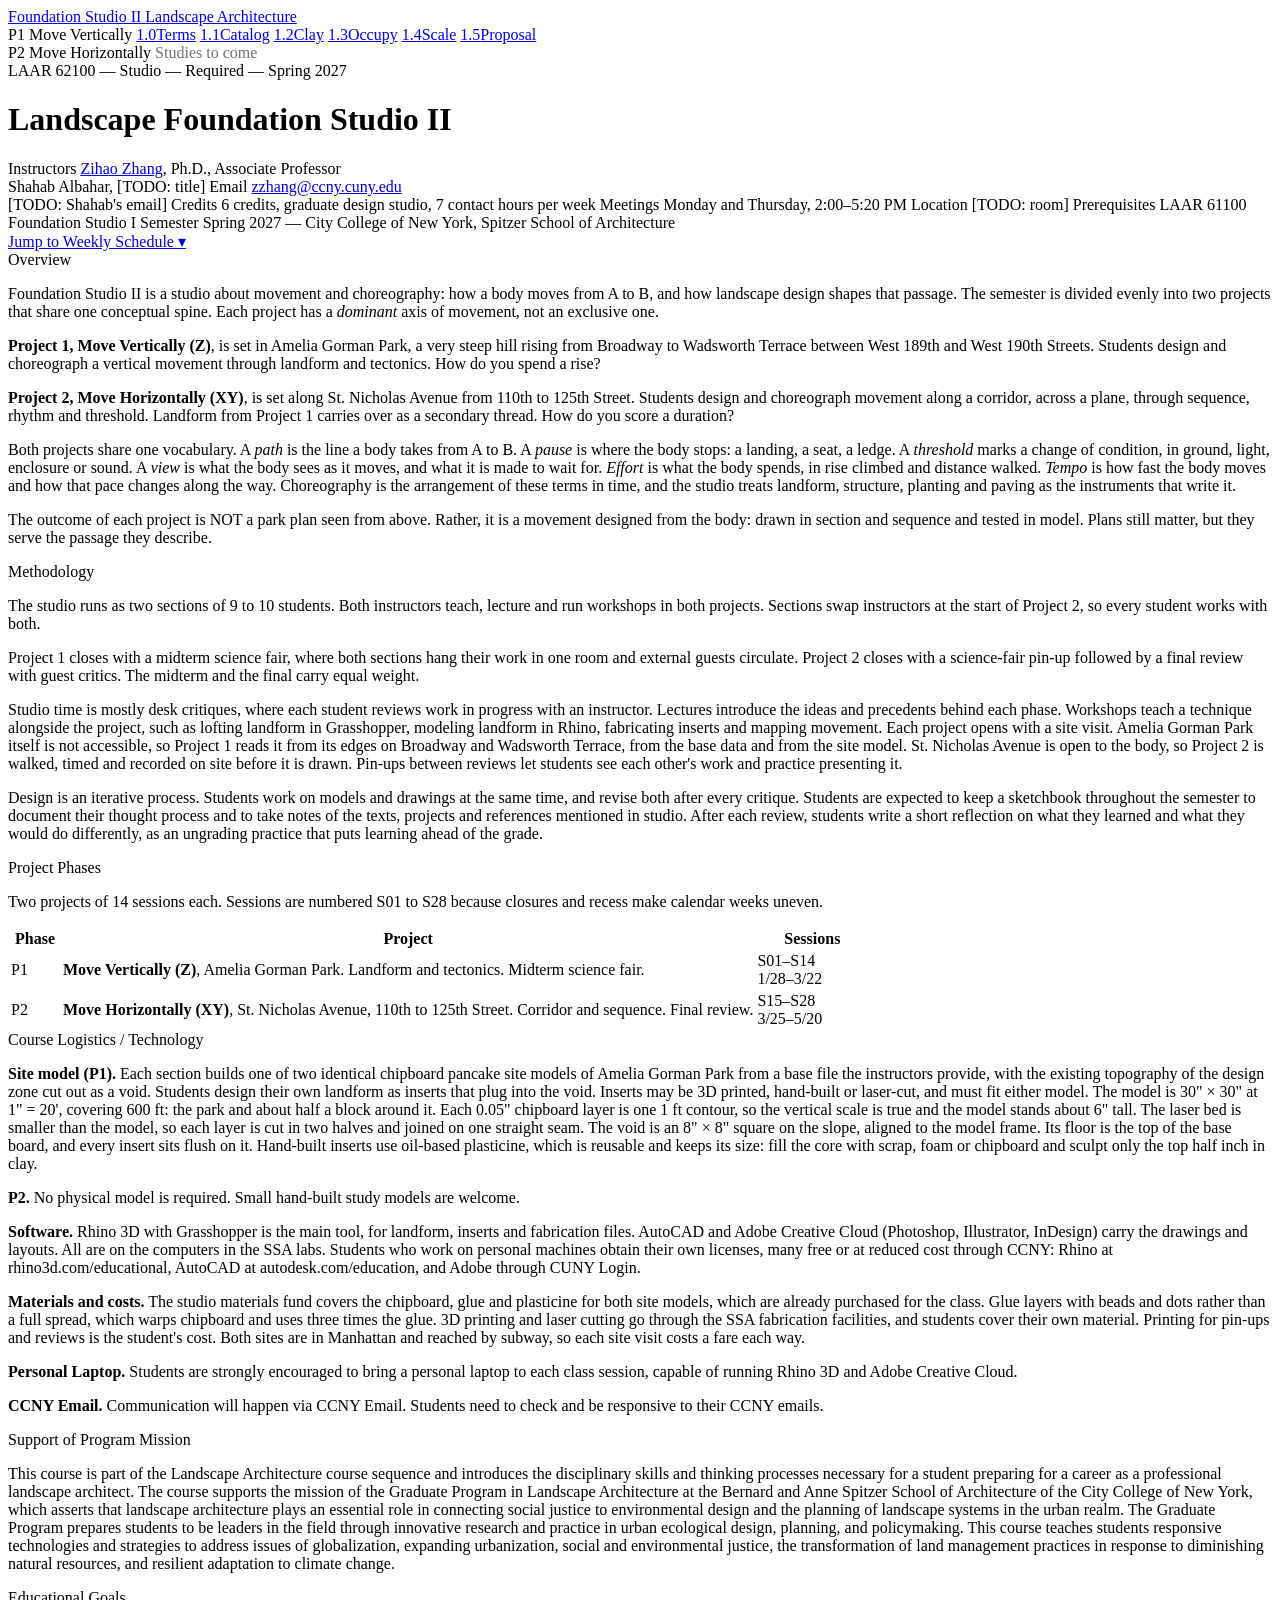
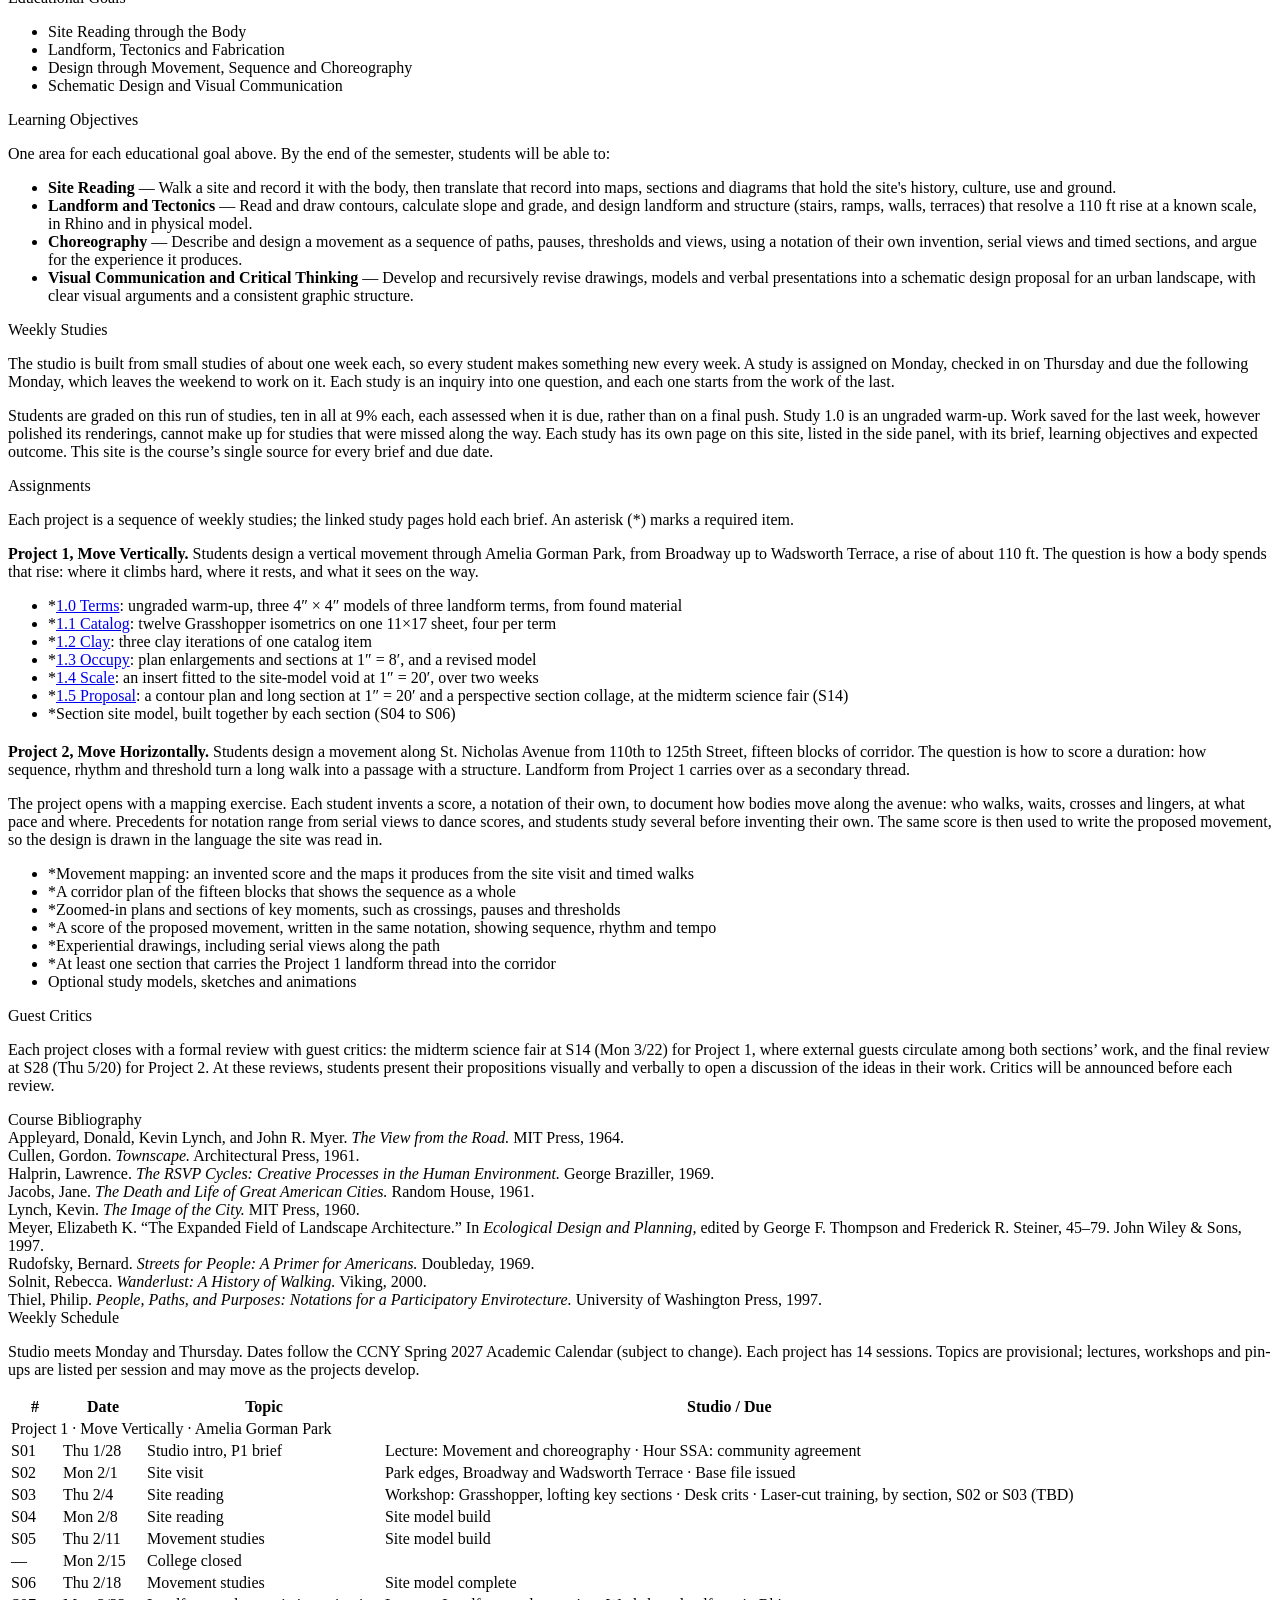
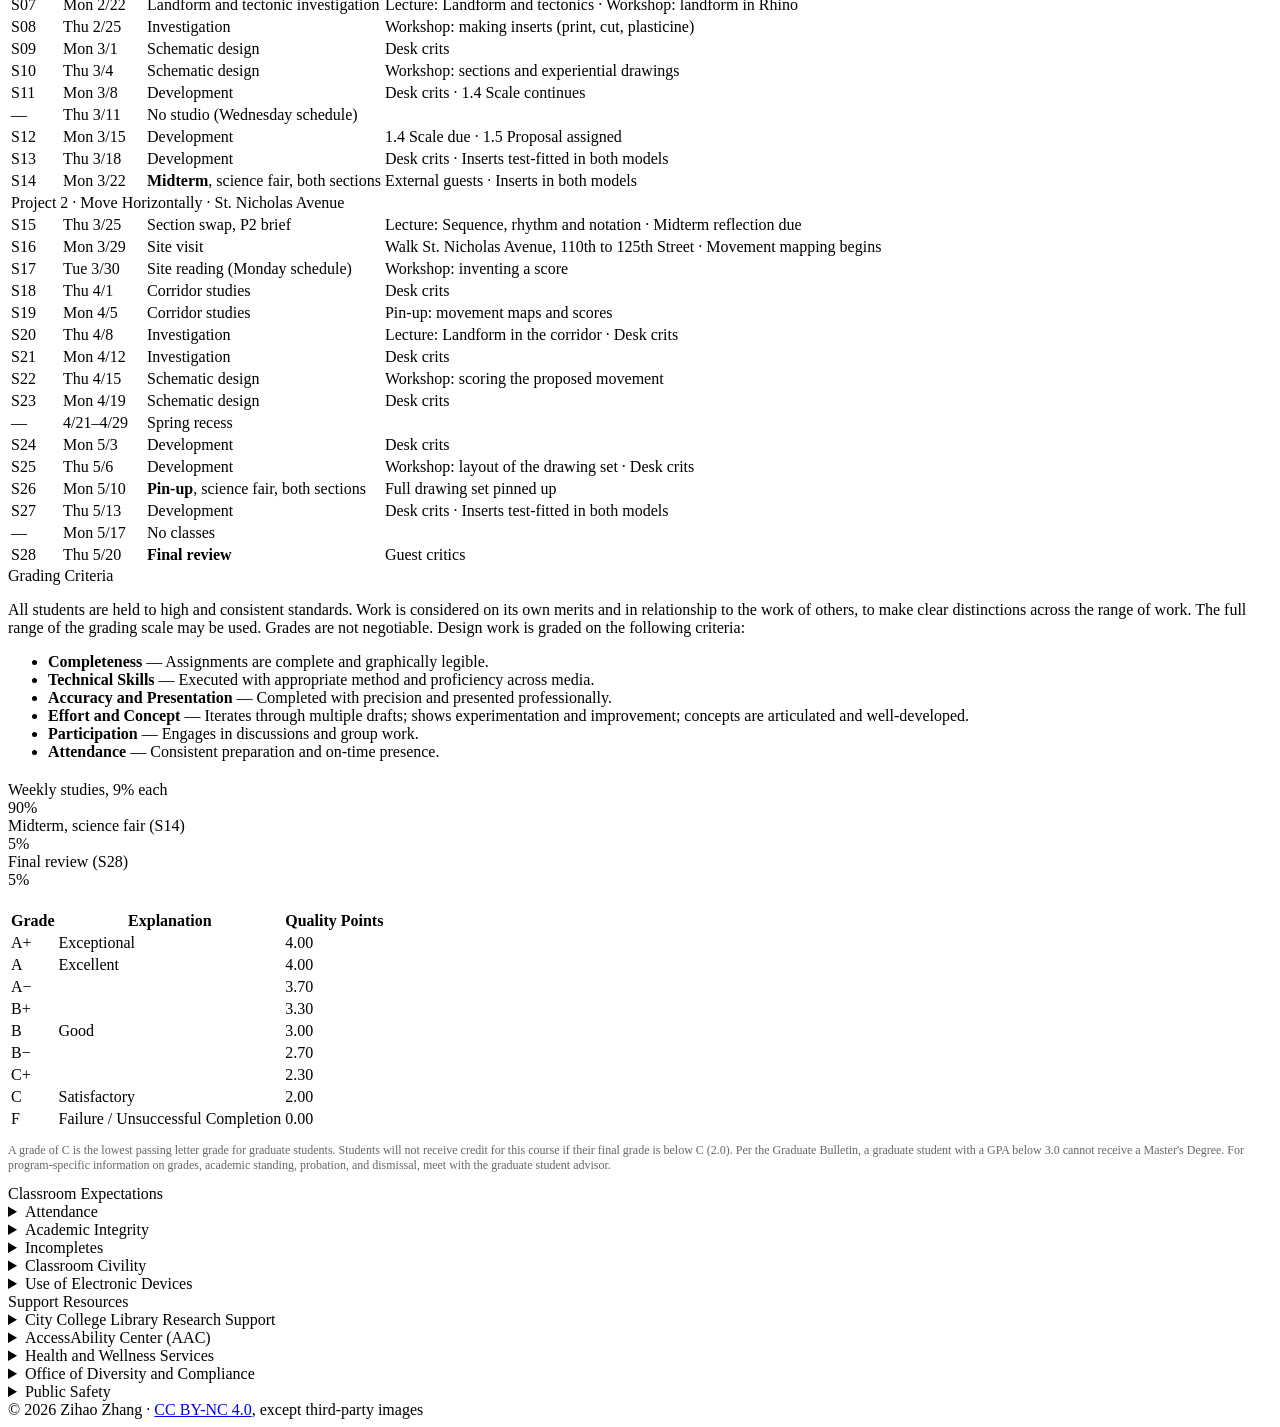
==== index.html @ 24c3c7fa "P1: 1.4 Scale builds the insert; 1.5 Proposal draws it Co-Authored-By: Claude Opus 5.5 <noreply@anth" ====
<!DOCTYPE html>
<html lang="en">
<head>
  <meta charset="UTF-8">
  <meta name="viewport" content="width=device-width, initial-scale=1.0">
  <title>Syllabus — Foundation Studio II</title>
  <link rel="stylesheet" href="/foundation-studio-2/assets/css/main.css">
  <link rel="stylesheet" href="/foundation-studio-2/assets/css/workflow-shared.css">
  <link rel="icon" href="/foundation-studio-2/favicon.ico" sizes="16x16 32x32 48x48">
  <link rel="apple-touch-icon" href="/foundation-studio-2/assets/icons/apple-touch-icon.png">
</head>
<body>

  <!-- Side panel -->
  <nav id="sidepanel">
    <a class="panel-brand" href="/foundation-studio-2/index.html">
      <span class="panel-brand-title">Foundation Studio II</span>
      <span class="panel-brand-sub">Landscape Architecture</span>
    </a>
    <div class="panel-section">
      <span class="panel-section-label">P1 Move Vertically</span>
      <a class="panel-link" href="/foundation-studio-2/studies/p1-terms.html"><span class="panel-link-num">1.0</span>Terms</a>
      <a class="panel-link" href="/foundation-studio-2/studies/p1-catalog.html"><span class="panel-link-num">1.1</span>Catalog</a>
      <a class="panel-link" href="/foundation-studio-2/studies/p1-clay.html"><span class="panel-link-num">1.2</span>Clay</a>
      <a class="panel-link" href="/foundation-studio-2/studies/p1-occupy.html"><span class="panel-link-num">1.3</span>Occupy</a>
      <a class="panel-link" href="/foundation-studio-2/studies/p1-scale.html"><span class="panel-link-num">1.4</span>Scale</a>
      <a class="panel-link" href="/foundation-studio-2/studies/p1-proposal.html"><span class="panel-link-num">1.5</span>Proposal</a>
    </div>
    <div class="panel-section">
      <span class="panel-section-label">P2 Move Horizontally</span>
      <span class="panel-link" style="opacity:.55">Studies to come</span>
    </div>
  </nav>

  <!-- Main content -->
  <main id="main-content">
    <div class="page-inner narrow">

      <!-- 1. Course header -->
      <div class="syllabus-header">
        <div class="syllabus-course-num">LAAR 62100 &mdash; Studio &mdash; Required &mdash; Spring 2027</div>
        <h1 class="syllabus-title">Landscape Foundation Studio II</h1>
        <div class="syllabus-meta-grid">
          <span class="syllabus-meta-label">Instructors</span>
          <span class="syllabus-meta-value"><a href="https://zihaozhang.cc/" target="_blank" rel="noopener">Zihao Zhang</a>, Ph.D., Associate Professor<br>Shahab Albahar, [TODO: title]</span>
          <span class="syllabus-meta-label">Email</span>
          <span class="syllabus-meta-value"><a href="mailto:zzhang@ccny.cuny.edu">zzhang@ccny.cuny.edu</a><br>[TODO: Shahab's email]</span>
          <span class="syllabus-meta-label">Credits</span>
          <span class="syllabus-meta-value">6 credits, graduate design studio, 7 contact hours per week</span>
          <span class="syllabus-meta-label">Meetings</span>
          <span class="syllabus-meta-value">Monday and Thursday, 2:00&ndash;5:20 PM</span>
          <span class="syllabus-meta-label">Location</span>
          <span class="syllabus-meta-value">[TODO: room]</span>
          <span class="syllabus-meta-label">Prerequisites</span>
          <span class="syllabus-meta-value">LAAR 61100 Foundation Studio I</span>
          <span class="syllabus-meta-label">Semester</span>
          <span class="syllabus-meta-value">Spring 2027 &mdash; City College of New York, Spitzer School of Architecture</span>
        </div>
        <a class="schedule-jump" href="#weekly-schedule">Jump to Weekly Schedule &#9662;</a>
      </div>

      <!-- 2. Overview -->
      <div class="syllabus-section">
        <span class="syllabus-section-label">Overview</span>
        <div class="syllabus-body">
          <p>Foundation Studio II is a studio about movement and choreography: how a body moves from A to B, and how landscape design shapes that passage. The semester is divided evenly into two projects that share one conceptual spine. Each project has a <em>dominant</em> axis of movement, not an exclusive one.</p>
          <p><strong>Project 1, Move Vertically (Z)</strong>, is set in Amelia Gorman Park, a very steep hill rising from Broadway to Wadsworth Terrace between West 189th and West 190th Streets. Students design and choreograph a vertical movement through landform and tectonics. How do you spend a rise?</p>
          <p><strong>Project 2, Move Horizontally (XY)</strong>, is set along St. Nicholas Avenue from 110th to 125th Street. Students design and choreograph movement along a corridor, across a plane, through sequence, rhythm and threshold. Landform from Project 1 carries over as a secondary thread. How do you score a duration?</p>
          <p>Both projects share one vocabulary. A <em>path</em> is the line a body takes from A to B. A <em>pause</em> is where the body stops: a landing, a seat, a ledge. A <em>threshold</em> marks a change of condition, in ground, light, enclosure or sound. A <em>view</em> is what the body sees as it moves, and what it is made to wait for. <em>Effort</em> is what the body spends, in rise climbed and distance walked. <em>Tempo</em> is how fast the body moves and how that pace changes along the way. Choreography is the arrangement of these terms in time, and the studio treats landform, structure, planting and paving as the instruments that write it.</p>
          <p>The outcome of each project is NOT a park plan seen from above. Rather, it is a movement designed from the body: drawn in section and sequence and tested in model. Plans still matter, but they serve the passage they describe.</p>
        </div>
      </div>

      <!-- 3. Methodology -->
      <div class="syllabus-section">
        <span class="syllabus-section-label">Methodology</span>
        <div class="syllabus-body">
          <p>The studio runs as two sections of 9 to 10 students. Both instructors teach, lecture and run workshops in both projects. Sections swap instructors at the start of Project 2, so every student works with both.</p>
          <p>Project 1 closes with a midterm science fair, where both sections hang their work in one room and external guests circulate. Project 2 closes with a science-fair pin-up followed by a final review with guest critics. The midterm and the final carry equal weight.</p>
          <p>Studio time is mostly desk critiques, where each student reviews work in progress with an instructor. Lectures introduce the ideas and precedents behind each phase. Workshops teach a technique alongside the project, such as lofting landform in Grasshopper, modeling landform in Rhino, fabricating inserts and mapping movement. Each project opens with a site visit. Amelia Gorman Park itself is not accessible, so Project 1 reads it from its edges on Broadway and Wadsworth Terrace, from the base data and from the site model. St. Nicholas Avenue is open to the body, so Project 2 is walked, timed and recorded on site before it is drawn. Pin-ups between reviews let students see each other's work and practice presenting it.</p>
          <p>Design is an iterative process. Students work on models and drawings at the same time, and revise both after every critique. Students are expected to keep a sketchbook throughout the semester to document their thought process and to take notes of the texts, projects and references mentioned in studio. After each review, students write a short reflection on what they learned and what they would do differently, as an ungrading practice that puts learning ahead of the grade.</p>
        </div>
      </div>

      <!-- 4. Project Phases -->
      <div class="syllabus-section">
        <span class="syllabus-section-label">Project Phases</span>
        <div class="syllabus-body">
          <p>Two projects of 14 sessions each. Sessions are numbered S01 to S28 because closures and recess make calendar weeks uneven.</p>
        </div>
        <table class="schedule-table" style="margin-top: 16px;">
          <thead><tr><th style="width: 48px;">Phase</th><th>Project</th><th style="width: 110px;">Sessions</th></tr></thead>
          <tbody>
            <tr><td class="week-num">P1</td><td><strong>Move Vertically (Z)</strong>, Amelia Gorman Park. Landform and tectonics. Midterm science fair.</td><td class="week-num">S01&ndash;S14<br>1/28&ndash;3/22</td></tr>
            <tr><td class="week-num">P2</td><td><strong>Move Horizontally (XY)</strong>, St. Nicholas Avenue, 110th to 125th Street. Corridor and sequence. Final review.</td><td class="week-num">S15&ndash;S28<br>3/25&ndash;5/20</td></tr>
          </tbody>
        </table>
        <div>
        </div>
      </div>

      <!-- 5. Course Logistics / Technology -->
      <div class="syllabus-section">
        <span class="syllabus-section-label">Course Logistics / Technology</span>
        <div class="syllabus-body">
          <p><strong>Site model (P1).</strong> Each section builds one of two identical chipboard pancake site models of Amelia Gorman Park from a base file the instructors provide, with the existing topography of the design zone cut out as a void. Students design their own landform as inserts that plug into the void. Inserts may be 3D printed, hand-built or laser-cut, and must fit either model. The model is 30" &times; 30" at 1" = 20', covering 600 ft: the park and about half a block around it. Each 0.05" chipboard layer is one 1 ft contour, so the vertical scale is true and the model stands about 6" tall. The laser bed is smaller than the model, so each layer is cut in two halves and joined on one straight seam. The void is an 8" &times; 8" square on the slope, aligned to the model frame. Its floor is the top of the base board, and every insert sits flush on it. Hand-built inserts use oil-based plasticine, which is reusable and keeps its size: fill the core with scrap, foam or chipboard and sculpt only the top half inch in clay.</p>
          <p><strong>P2.</strong> No physical model is required. Small hand-built study models are welcome.</p>
          <p><strong>Software.</strong> Rhino 3D with Grasshopper is the main tool, for landform, inserts and fabrication files. AutoCAD and Adobe Creative Cloud (Photoshop, Illustrator, InDesign) carry the drawings and layouts. All are on the computers in the SSA labs. Students who work on personal machines obtain their own licenses, many free or at reduced cost through CCNY: Rhino at rhino3d.com/educational, AutoCAD at autodesk.com/education, and Adobe through CUNY Login.</p>
          <p><strong>Materials and costs.</strong> The studio materials fund covers the chipboard, glue and plasticine for both site models, which are already purchased for the class. Glue layers with beads and dots rather than a full spread, which warps chipboard and uses three times the glue. 3D printing and laser cutting go through the SSA fabrication facilities, and students cover their own material. Printing for pin-ups and reviews is the student's cost. Both sites are in Manhattan and reached by subway, so each site visit costs a fare each way.</p>
          <p><strong>Personal Laptop.</strong> Students are strongly encouraged to bring a personal laptop to each class session, capable of running Rhino 3D and Adobe Creative Cloud.</p>
          <p><strong>CCNY Email.</strong> Communication will happen via CCNY Email. Students need to check and be responsive to their CCNY emails.</p>
        </div>
      </div>

      <!-- 6. Support of Program Mission -->
      <div class="syllabus-section">
        <span class="syllabus-section-label">Support of Program Mission</span>
        <div class="syllabus-body">
          <p>This course is part of the Landscape Architecture course sequence and introduces the disciplinary skills and thinking processes necessary for a student preparing for a career as a professional landscape architect. The course supports the mission of the Graduate Program in Landscape Architecture at the Bernard and Anne Spitzer School of Architecture of the City College of New York, which asserts that landscape architecture plays an essential role in connecting social justice to environmental design and the planning of landscape systems in the urban realm. The Graduate Program prepares students to be leaders in the field through innovative research and practice in urban ecological design, planning, and policymaking. This course teaches students responsive technologies and strategies to address issues of globalization, expanding urbanization, social and environmental justice, the transformation of land management practices in response to diminishing natural resources, and resilient adaptation to climate change.</p>
        </div>
      </div>

      <!-- 7. Educational Goals -->
      <div class="syllabus-section">
        <span class="syllabus-section-label">Educational Goals</span>
        <ul class="goals-list">
          <li>Site Reading through the Body</li>
          <li>Landform, Tectonics and Fabrication</li>
          <li>Design through Movement, Sequence and Choreography</li>
          <li>Schematic Design and Visual Communication</li>
        </ul>
      </div>

      <!-- 8. Learning Objectives -->
      <div class="syllabus-section">
        <span class="syllabus-section-label">Learning Objectives</span>
        <div class="syllabus-body">
          <p>One area for each educational goal above. By the end of the semester, students will be able to:</p>
        </div>
        <ul class="goals-list" style="margin-top: 12px;">
          <li><strong>Site Reading</strong> — Walk a site and record it with the body, then translate that record into maps, sections and diagrams that hold the site's history, culture, use and ground.</li>
          <li><strong>Landform and Tectonics</strong> — Read and draw contours, calculate slope and grade, and design landform and structure (stairs, ramps, walls, terraces) that resolve a 110 ft rise at a known scale, in Rhino and in physical model.</li>
          <li><strong>Choreography</strong> — Describe and design a movement as a sequence of paths, pauses, thresholds and views, using a notation of their own invention, serial views and timed sections, and argue for the experience it produces.</li>
          <li><strong>Visual Communication and Critical Thinking</strong> — Develop and recursively revise drawings, models and verbal presentations into a schematic design proposal for an urban landscape, with clear visual arguments and a consistent graphic structure.</li>
        </ul>
      </div>

      <!-- 8b. Weekly Studies -->
      <div class="syllabus-section">
        <span class="syllabus-section-label">Weekly Studies</span>
        <div class="syllabus-body">
          <p>The studio is built from small studies of about one week each, so every student makes something new every week. A study is assigned on Monday, checked in on Thursday and due the following Monday, which leaves the weekend to work on it. Each study is an inquiry into one question, and each one starts from the work of the last.</p>
          <p>Students are graded on this run of studies, ten in all at 9% each, each assessed when it is due, rather than on a final push. Study 1.0 is an ungraded warm-up. Work saved for the last week, however polished its renderings, cannot make up for studies that were missed along the way. Each study has its own page on this site, listed in the side panel, with its brief, learning objectives and expected outcome. This site is the course&rsquo;s single source for every brief and due date.</p>
        </div>
      </div>

      <!-- 9. Assignments -->
      <div class="syllabus-section">
        <span class="syllabus-section-label">Assignments</span>
        <div class="syllabus-body">
          <p>Each project is a sequence of weekly studies; the linked study pages hold each brief. An asterisk (*) marks a required item.</p>
          <p><strong>Project 1, Move Vertically.</strong> Students design a vertical movement through Amelia Gorman Park, from Broadway up to Wadsworth Terrace, a rise of about 110 ft. The question is how a body spends that rise: where it climbs hard, where it rests, and what it sees on the way.</p>
        </div>
        <ul class="goals-list" style="margin-top: 12px; margin-bottom: 20px;">
          <li>*<a href="/foundation-studio-2/studies/p1-terms.html">1.0 Terms</a>: ungraded warm-up, three 4&Prime; &times; 4&Prime; models of three landform terms, from found material</li>
          <li>*<a href="/foundation-studio-2/studies/p1-catalog.html">1.1 Catalog</a>: twelve Grasshopper isometrics on one 11&times;17 sheet, four per term</li>
          <li>*<a href="/foundation-studio-2/studies/p1-clay.html">1.2 Clay</a>: three clay iterations of one catalog item</li>
          <li>*<a href="/foundation-studio-2/studies/p1-occupy.html">1.3 Occupy</a>: plan enlargements and sections at 1&Prime; = 8&prime;, and a revised model</li>
          <li>*<a href="/foundation-studio-2/studies/p1-scale.html">1.4 Scale</a>: an insert fitted to the site-model void at 1&Prime; = 20&prime;, over two weeks</li>
          <li>*<a href="/foundation-studio-2/studies/p1-proposal.html">1.5 Proposal</a>: a contour plan and long section at 1&Prime; = 20&prime; and a perspective section collage, at the midterm science fair (S14)</li>
          <li>*Section site model, built together by each section (S04 to S06)</li>
        </ul>
        <div class="syllabus-body">
          <p><strong>Project 2, Move Horizontally.</strong> Students design a movement along St. Nicholas Avenue from 110th to 125th Street, fifteen blocks of corridor. The question is how to score a duration: how sequence, rhythm and threshold turn a long walk into a passage with a structure. Landform from Project 1 carries over as a secondary thread.</p>
          <p>The project opens with a mapping exercise. Each student invents a score, a notation of their own, to document how bodies move along the avenue: who walks, waits, crosses and lingers, at what pace and where. Precedents for notation range from serial views to dance scores, and students study several before inventing their own. The same score is then used to write the proposed movement, so the design is drawn in the language the site was read in.</p>
        </div>
        <ul class="goals-list" style="margin-top: 12px;">
          <li>*Movement mapping: an invented score and the maps it produces from the site visit and timed walks</li>
          <li>*A corridor plan of the fifteen blocks that shows the sequence as a whole</li>
          <li>*Zoomed-in plans and sections of key moments, such as crossings, pauses and thresholds</li>
          <li>*A score of the proposed movement, written in the same notation, showing sequence, rhythm and tempo</li>
          <li>*Experiential drawings, including serial views along the path</li>
          <li>*At least one section that carries the Project 1 landform thread into the corridor</li>
          <li>Optional study models, sketches and animations</li>
        </ul>
      </div>

      <!-- 10. Guest Critics -->
      <div class="syllabus-section">
        <span class="syllabus-section-label">Guest Critics</span>
        <div class="syllabus-body">
          <p>Each project closes with a formal review with guest critics: the midterm science fair at S14 (Mon 3/22) for Project 1, where external guests circulate among both sections&rsquo; work, and the final review at S28 (Thu 5/20) for Project 2. At these reviews, students present their propositions visually and verbally to open a discussion of the ideas in their work. Critics will be announced before each review.</p>
        </div>
      </div>

      <!-- 11. Course Bibliography -->
      <div class="syllabus-section">
        <span class="syllabus-section-label">Course Bibliography</span>
        <div class="bib-list">
          <div class="bib-item">Appleyard, Donald, Kevin Lynch, and John R. Myer. <em>The View from the Road.</em> MIT Press, 1964.</div>
          <div class="bib-item">Cullen, Gordon. <em>Townscape.</em> Architectural Press, 1961.</div>
          <div class="bib-item">Halprin, Lawrence. <em>The RSVP Cycles: Creative Processes in the Human Environment.</em> George Braziller, 1969.</div>
          <div class="bib-item">Jacobs, Jane. <em>The Death and Life of Great American Cities.</em> Random House, 1961.</div>
          <div class="bib-item">Lynch, Kevin. <em>The Image of the City.</em> MIT Press, 1960.</div>
          <div class="bib-item">Meyer, Elizabeth K. &ldquo;The Expanded Field of Landscape Architecture.&rdquo; In <em>Ecological Design and Planning,</em> edited by George F. Thompson and Frederick R. Steiner, 45&ndash;79. John Wiley &amp; Sons, 1997.</div>
          <div class="bib-item">Rudofsky, Bernard. <em>Streets for People: A Primer for Americans.</em> Doubleday, 1969.</div>
          <div class="bib-item">Solnit, Rebecca. <em>Wanderlust: A History of Walking.</em> Viking, 2000.</div>
          <div class="bib-item">Thiel, Philip. <em>People, Paths, and Purposes: Notations for a Participatory Envirotecture.</em> University of Washington Press, 1997.</div>
        </div>
      </div>

      <!-- 12. Weekly Schedule -->
      <div class="syllabus-section" id="weekly-schedule">
        <span class="syllabus-section-label">Weekly Schedule</span>
        <div class="syllabus-body">
          <p>Studio meets Monday and Thursday. Dates follow the CCNY Spring 2027 Academic Calendar (subject to change). Each project has 14 sessions. Topics are provisional; lectures, workshops and pin-ups are listed per session and may move as the projects develop.</p>
        </div>
        <table class="schedule-table">
          <thead>
            <tr><th style="width: 48px;">#</th><th style="width: 80px;">Date</th><th>Topic</th><th>Studio / Due</th></tr>
          </thead>
          <tbody>
            <tr class="part-header"><td colspan="4">Project 1 &middot; Move Vertically &middot; Amelia Gorman Park</td></tr>
            <tr><td class="week-num">S01</td><td class="week-date">Thu 1/28</td><td class="week-topic">Studio intro, P1 brief</td><td>Lecture: Movement and choreography &middot; Hour SSA: community agreement</td></tr>
            <tr><td class="week-num">S02</td><td class="week-date">Mon 2/1</td><td class="week-topic">Site visit</td><td>Park edges, Broadway and Wadsworth Terrace &middot; Base file issued</td></tr>
            <tr><td class="week-num">S03</td><td class="week-date">Thu 2/4</td><td class="week-topic">Site reading</td><td>Workshop: Grasshopper, lofting key sections &middot; Desk crits &middot; Laser-cut training, by section, S02 or S03 (TBD)</td></tr>
            <tr><td class="week-num">S04</td><td class="week-date">Mon 2/8</td><td class="week-topic">Site reading</td><td>Site model build</td></tr>
            <tr><td class="week-num">S05</td><td class="week-date">Thu 2/11</td><td class="week-topic">Movement studies</td><td>Site model build</td></tr>
            <tr class="no-class-row"><td class="week-num">&mdash;</td><td class="week-date">Mon 2/15</td><td colspan="2">College closed</td></tr>
            <tr><td class="week-num">S06</td><td class="week-date">Thu 2/18</td><td class="week-topic">Movement studies</td><td>Site model complete</td></tr>
            <tr><td class="week-num">S07</td><td class="week-date">Mon 2/22</td><td class="week-topic">Landform and tectonic investigation</td><td>Lecture: Landform and tectonics &middot; Workshop: landform in Rhino</td></tr>
            <tr><td class="week-num">S08</td><td class="week-date">Thu 2/25</td><td class="week-topic">Investigation</td><td>Workshop: making inserts (print, cut, plasticine)</td></tr>
            <tr><td class="week-num">S09</td><td class="week-date">Mon 3/1</td><td class="week-topic">Schematic design</td><td>Desk crits</td></tr>
            <tr><td class="week-num">S10</td><td class="week-date">Thu 3/4</td><td class="week-topic">Schematic design</td><td>Workshop: sections and experiential drawings</td></tr>
            <tr><td class="week-num">S11</td><td class="week-date">Mon 3/8</td><td class="week-topic">Development</td><td>Desk crits &middot; 1.4 Scale continues</td></tr>
            <tr class="no-class-row"><td class="week-num">&mdash;</td><td class="week-date">Thu 3/11</td><td colspan="2">No studio (Wednesday schedule)</td></tr>
            <tr><td class="week-num">S12</td><td class="week-date">Mon 3/15</td><td class="week-topic">Development</td><td>1.4 Scale due &middot; 1.5 Proposal assigned</td></tr>
            <tr><td class="week-num">S13</td><td class="week-date">Thu 3/18</td><td class="week-topic">Development</td><td>Desk crits &middot; Inserts test-fitted in both models</td></tr>
            <tr><td class="week-num">S14</td><td class="week-date">Mon 3/22</td><td class="week-topic"><strong>Midterm</strong>, science fair, both sections</td><td>External guests &middot; Inserts in both models</td></tr>
            <tr class="part-header"><td colspan="4">Project 2 &middot; Move Horizontally &middot; St. Nicholas Avenue</td></tr>
            <tr><td class="week-num">S15</td><td class="week-date">Thu 3/25</td><td class="week-topic">Section swap, P2 brief</td><td>Lecture: Sequence, rhythm and notation &middot; Midterm reflection due</td></tr>
            <tr><td class="week-num">S16</td><td class="week-date">Mon 3/29</td><td class="week-topic">Site visit</td><td>Walk St. Nicholas Avenue, 110th to 125th Street &middot; Movement mapping begins</td></tr>
            <tr><td class="week-num">S17</td><td class="week-date">Tue 3/30</td><td class="week-topic">Site reading (Monday schedule)</td><td>Workshop: inventing a score</td></tr>
            <tr><td class="week-num">S18</td><td class="week-date">Thu 4/1</td><td class="week-topic">Corridor studies</td><td>Desk crits</td></tr>
            <tr><td class="week-num">S19</td><td class="week-date">Mon 4/5</td><td class="week-topic">Corridor studies</td><td>Pin-up: movement maps and scores</td></tr>
            <tr><td class="week-num">S20</td><td class="week-date">Thu 4/8</td><td class="week-topic">Investigation</td><td>Lecture: Landform in the corridor &middot; Desk crits</td></tr>
            <tr><td class="week-num">S21</td><td class="week-date">Mon 4/12</td><td class="week-topic">Investigation</td><td>Desk crits</td></tr>
            <tr><td class="week-num">S22</td><td class="week-date">Thu 4/15</td><td class="week-topic">Schematic design</td><td>Workshop: scoring the proposed movement</td></tr>
            <tr><td class="week-num">S23</td><td class="week-date">Mon 4/19</td><td class="week-topic">Schematic design</td><td>Desk crits</td></tr>
            <tr class="no-class-row"><td class="week-num">&mdash;</td><td class="week-date">4/21&ndash;4/29</td><td colspan="2">Spring recess</td></tr>
            <tr><td class="week-num">S24</td><td class="week-date">Mon 5/3</td><td class="week-topic">Development</td><td>Desk crits</td></tr>
            <tr><td class="week-num">S25</td><td class="week-date">Thu 5/6</td><td class="week-topic">Development</td><td>Workshop: layout of the drawing set &middot; Desk crits</td></tr>
            <tr><td class="week-num">S26</td><td class="week-date">Mon 5/10</td><td class="week-topic"><strong>Pin-up</strong>, science fair, both sections</td><td>Full drawing set pinned up</td></tr>
            <tr><td class="week-num">S27</td><td class="week-date">Thu 5/13</td><td class="week-topic">Development</td><td>Desk crits &middot; Inserts test-fitted in both models</td></tr>
            <tr class="no-class-row"><td class="week-num">&mdash;</td><td class="week-date">Mon 5/17</td><td colspan="2">No classes</td></tr>
            <tr><td class="week-num">S28</td><td class="week-date">Thu 5/20</td><td class="week-topic"><strong>Final review</strong></td><td>Guest critics</td></tr>
          </tbody>
        </table>
      </div>

      <!-- 13. Grading Criteria -->
      <div class="syllabus-section">
        <span class="syllabus-section-label">Grading Criteria</span>
        <div class="syllabus-body">
          <p>All students are held to high and consistent standards. Work is considered on its own merits and in relationship to the work of others, to make clear distinctions across the range of work. The full range of the grading scale may be used. Grades are not negotiable. Design work is graded on the following criteria:</p>
        </div>
        <ul class="goals-list" style="margin-top: 12px; margin-bottom: 20px;">
          <li><strong>Completeness</strong> — Assignments are complete and graphically legible.</li>
          <li><strong>Technical Skills</strong> — Executed with appropriate method and proficiency across media.</li>
          <li><strong>Accuracy and Presentation</strong> — Completed with precision and presented professionally.</li>
          <li><strong>Effort and Concept</strong> — Iterates through multiple drafts; shows experimentation and improvement; concepts are articulated and well-developed.</li>
          <li><strong>Participation</strong> — Engages in discussions and group work.</li>
          <li><strong>Attendance</strong> — Consistent preparation and on-time presence.</li>
        </ul>

        <div class="grade-breakdown">
          <div class="grade-row">
            <span class="grade-row-label">Weekly studies, 9% each</span>
            <div class="grade-bar"><div class="grade-bar-fill" style="width: 90%;"></div></div>
            <span class="grade-row-pct">90%</span>
          </div>
          <div class="grade-row">
            <span class="grade-row-label">Midterm, science fair (S14)</span>
            <div class="grade-bar"><div class="grade-bar-fill" style="width: 5%;"></div></div>
            <span class="grade-row-pct">5%</span>
          </div>
          <div class="grade-row">
            <span class="grade-row-label">Final review (S28)</span>
            <div class="grade-bar"><div class="grade-bar-fill" style="width: 5%;"></div></div>
            <span class="grade-row-pct">5%</span>
          </div>
        </div>

        <table class="grade-scale" style="margin-top: 20px;">
          <thead>
            <tr><th>Grade</th><th>Explanation</th><th>Quality Points</th></tr>
          </thead>
          <tbody>
            <tr><td>A+</td><td>Exceptional</td><td>4.00</td></tr>
            <tr><td>A</td><td>Excellent</td><td>4.00</td></tr>
            <tr><td>A−</td><td></td><td>3.70</td></tr>
            <tr><td>B+</td><td></td><td>3.30</td></tr>
            <tr><td>B</td><td>Good</td><td>3.00</td></tr>
            <tr><td>B−</td><td></td><td>2.70</td></tr>
            <tr><td>C+</td><td></td><td>2.30</td></tr>
            <tr><td>C</td><td>Satisfactory</td><td>2.00</td></tr>
            <tr><td>F</td><td>Failure / Unsuccessful Completion</td><td>0.00</td></tr>
          </tbody>
        </table>
        <div class="syllabus-body" style="margin-top: 10px;">
          <p style="font-size: 12px; color: #666;">A grade of C is the lowest passing letter grade for graduate students. Students will not receive credit for this course if their final grade is below C (2.0). Per the Graduate Bulletin, a graduate student with a GPA below 3.0 cannot receive a Master's Degree. For program-specific information on grades, academic standing, probation, and dismissal, meet with the graduate student advisor.</p>
        </div>
      </div>

      <!-- 14. Classroom Expectations -->
      <div class="syllabus-section">
        <span class="syllabus-section-label">Classroom Expectations</span>

        <details class="policy-details">
          <summary>Attendance</summary>
          <div class="policy-body">
            <p>This course meets Monday and Thursday, 2:00&ndash;5:20 PM, in [TODO: room]. Attendance is required and is taken at all scheduled sessions.</p>
            <p>Per CCNY policy on lateness and absence, no distinction is made between excused and unexcused absences, and an instructor may treat lateness as equivalent to absence. For non-clinical courses, the number of hours absent may not exceed twice the number of contact hours the course meets per week. An instructor has the right to drop a student for excessive absence, entering a grade of WU. A student may appeal to the Committee on Course and Standing.</p>
            <p>Absence for religious observance or jury duty is an exception. Notify the instructor prior to an absence whenever possible, and append a doctor's note or other written proof where relevant.</p>
            <p><a href="https://ccny.smartcatalogiq.com/en/2022-2023/graduate-bulletin/academic-requirements-and-regulations-for-graduate-students/policy-on-lateness-and-absence/">Graduate Bulletin — Policy on Lateness and Absence</a></p>
          </div>
        </details>

        <details class="policy-details">
          <summary>Academic Integrity</summary>
          <div class="policy-body">
            <p>Academic dishonesty is prohibited at CUNY and is punishable by penalties including failing grades, suspension, and expulsion. Plagiarism — presenting the words, drawings, ideas, or opinions of someone else as one's own — is a serious instance of academic dishonesty. All assignments must be the student's original work, produced for this class and no other. Any copying, even short excerpts, from another book, article, or Internet source, published or unpublished, without proper attribution or citation, will result in automatic failure of the course.</p>
            <p>You will fail this course if you: (1) submit work used for another course; (2) copy material and submit it as your own without quotation and citation, or otherwise represent another's work as your own; (3) submit the same work as another student. Plagiarized work will be reported to the CCNY Academic Integrity Committee per the CUNY Policy on Academic Integrity.</p>
            <p><a href="https://www.ccny.cuny.edu/about/integrity">CCNY Academic Integrity Policy</a></p>
          </div>
        </details>

        <details class="policy-details">
          <summary>Incompletes</summary>
          <div class="policy-body">
            <p>Grades of "incomplete" (INC) are not given unless there is evidence of a medical or personal emergency. In such cases, instructor and student develop a contract to complete work by a specified date, per CCNY policy. This contract must be processed by the academic advisor and approved by the Program Director and the Chair's Office. Missed work due to illness must be explained with a physician's note.</p>
          </div>
        </details>

        <details class="policy-details">
          <summary>Classroom Civility</summary>
          <div class="policy-body">
            <p>All students are expected to participate in class discussions. Meaningful and constructive dialogue is encouraged; discussion should be civil, respectful, and relevant to the topic. This requires a willingness to listen, tolerance for different points of view, and mutual respect from all participants. Guest critics will be informed of this expectation for civility.</p>
          </div>
        </details>

        <details class="policy-details">
          <summary>Use of Electronic Devices</summary>
          <div class="policy-body">
            <p>Students are expected to engage in active learning during class time. Mobile phones, texting, and social media are distracting; please put handheld devices away and out of view during class. The appropriate use of laptops will be discussed. The instructor provides periodic breaks; personal devices may be used during these.</p>
          </div>
        </details>
      </div>

      <!-- 15. Support Resources -->
      <div class="syllabus-section">
        <span class="syllabus-section-label">Support Resources</span>

        <details class="policy-details">
          <summary>City College Library Research Support</summary>
          <div class="policy-body">
            <p>The Spitzer School of Architecture's library is a shared resource and a necessary supplement to all research and design work. Direct questions to library staff or the Architecture Librarian.</p>
            <div class="support-contact">
              Nilda Sanchez-Rodriguez, Architecture Librarian
              <br><a href="mailto:nsanchez@ccny.cuny.edu">nsanchez@ccny.cuny.edu</a>
              <br><a href="https://library.ccny.cuny.edu/architecture">library.ccny.cuny.edu/architecture</a>
            </div>
          </div>
        </details>

        <details class="policy-details">
          <summary>AccessAbility Center (AAC)</summary>
          <div class="policy-body">
            <p>The AAC facilitates equal access and coordinates reasonable accommodations and support services for students with disabilities while preserving academic standards. Students registered with the AAC should inform the instructor at the beginning of the semester. Faculty must receive an official accommodation memo before implementing accommodations.</p>
            <div class="support-contact">
              North Academic Center, Room 1/218
              <br>212 650 5913 (TTY/TTD 212 650 8441)
              <br><a href="mailto:disabilityservices@ccny.cuny.edu">disabilityservices@ccny.cuny.edu</a>
              <br><a href="http://www.ccny.cuny.edu/accessability/">ccny.cuny.edu/accessability</a>
            </div>
          </div>
        </details>

        <details class="policy-details">
          <summary>Health and Wellness Services</summary>
          <div class="policy-body">
            <p>City College's Office of Health and Wellness Services offers free and confidential counseling.</p>
            <div class="support-contact">
              Marshak Science Building, Room J-15
              <br>212 650 8222 — <a href="mailto:counseling@ccny.cuny.edu">counseling@ccny.cuny.edu</a>
            </div>
          </div>
        </details>

        <details class="policy-details">
          <summary>Office of Diversity and Compliance</summary>
          <div class="policy-body">
            <p>City College complies with CUNY policies regarding discrimination. The College has resources to support students who have experienced sexual violence, intimate partner/domestic violence, gender- or race-based discrimination, harassment, or stalking. For confidential support, contact the Student Psychological Counselor / Confidential Advocate at 212 650 8905 or the Gender Resources Program at 212 650 8222. The Title IX Coordinator is Diana Cuozzo.</p>
            <div class="support-contact">
              Diana Cuozzo, Chief Diversity Officer and Title IX Coordinator
              <br>212 650 7330 — <a href="mailto:dcuozzo@ccny.cuny.edu">dcuozzo@ccny.cuny.edu</a>
              <br><a href="https://www.ccny.cuny.edu/affirmativeaction">ccny.cuny.edu/affirmativeaction</a>
            </div>
          </div>
        </details>

        <details class="policy-details">
          <summary>Public Safety</summary>
          <div class="policy-body">
            <p>For an emergency on campus, call Public Safety at <strong>212 650 7777</strong>. Off campus, call <strong>911</strong>.</p>
          </div>
        </details>
      </div>

    </div>
    <footer class="site-footer">&copy; 2026 Zihao Zhang &middot; <a rel="license" href="https://creativecommons.org/licenses/by-nc/4.0/">CC BY-NC 4.0</a>, except third-party images</footer>
  </main>

  <script src="/foundation-studio-2/assets/js/nav.js"></script>
</body>
</html>
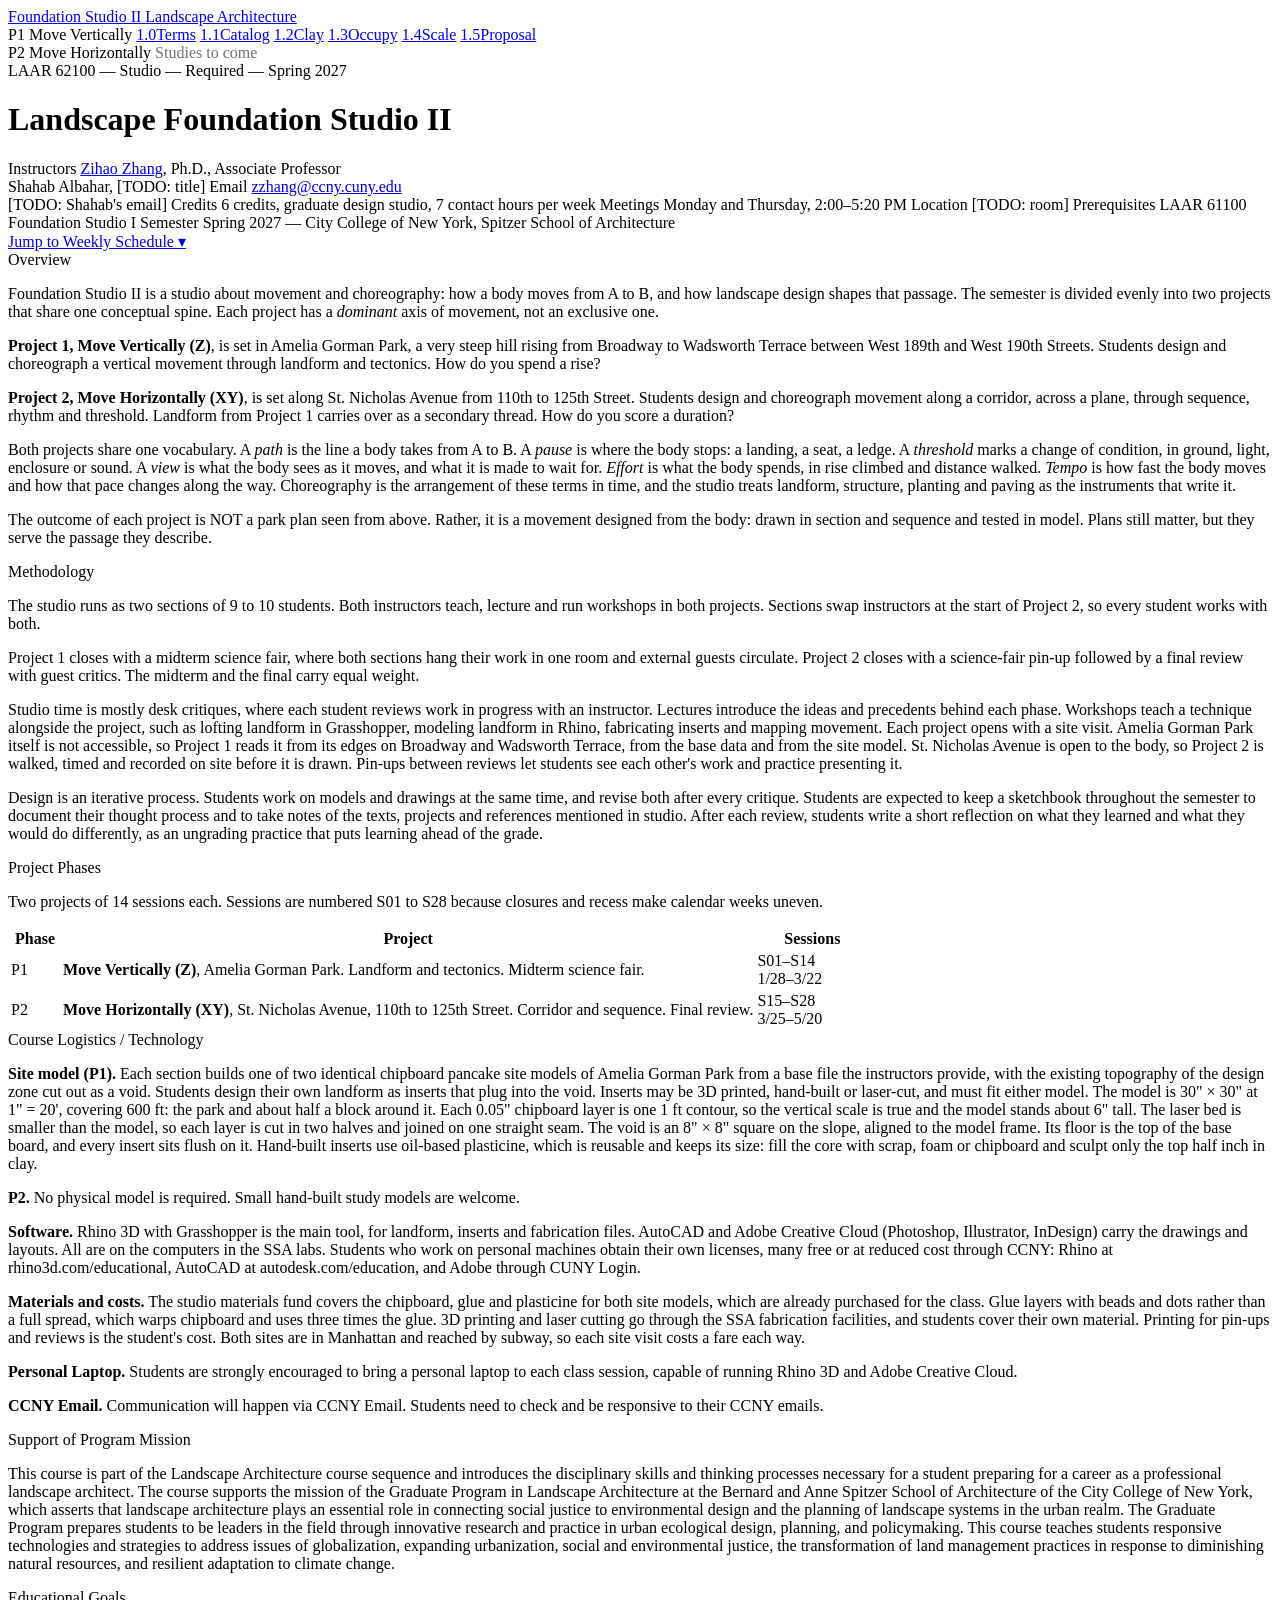
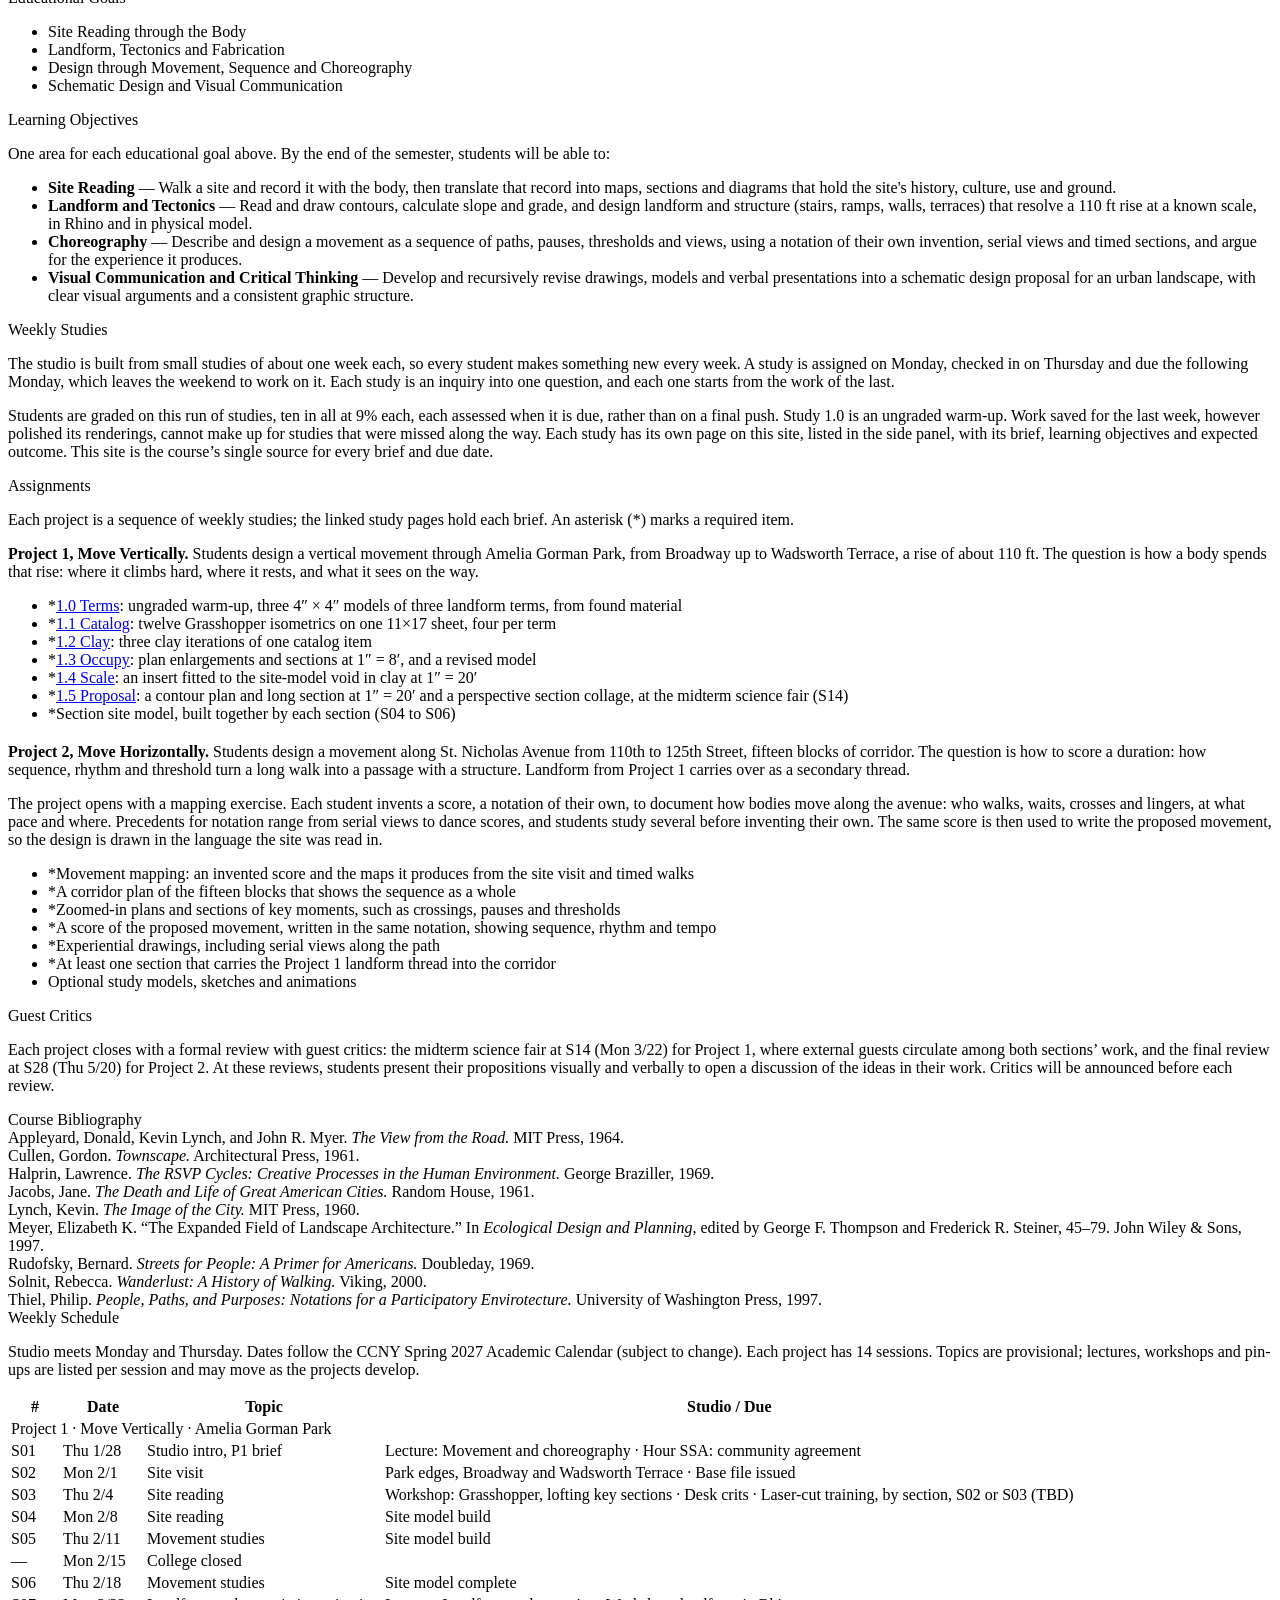
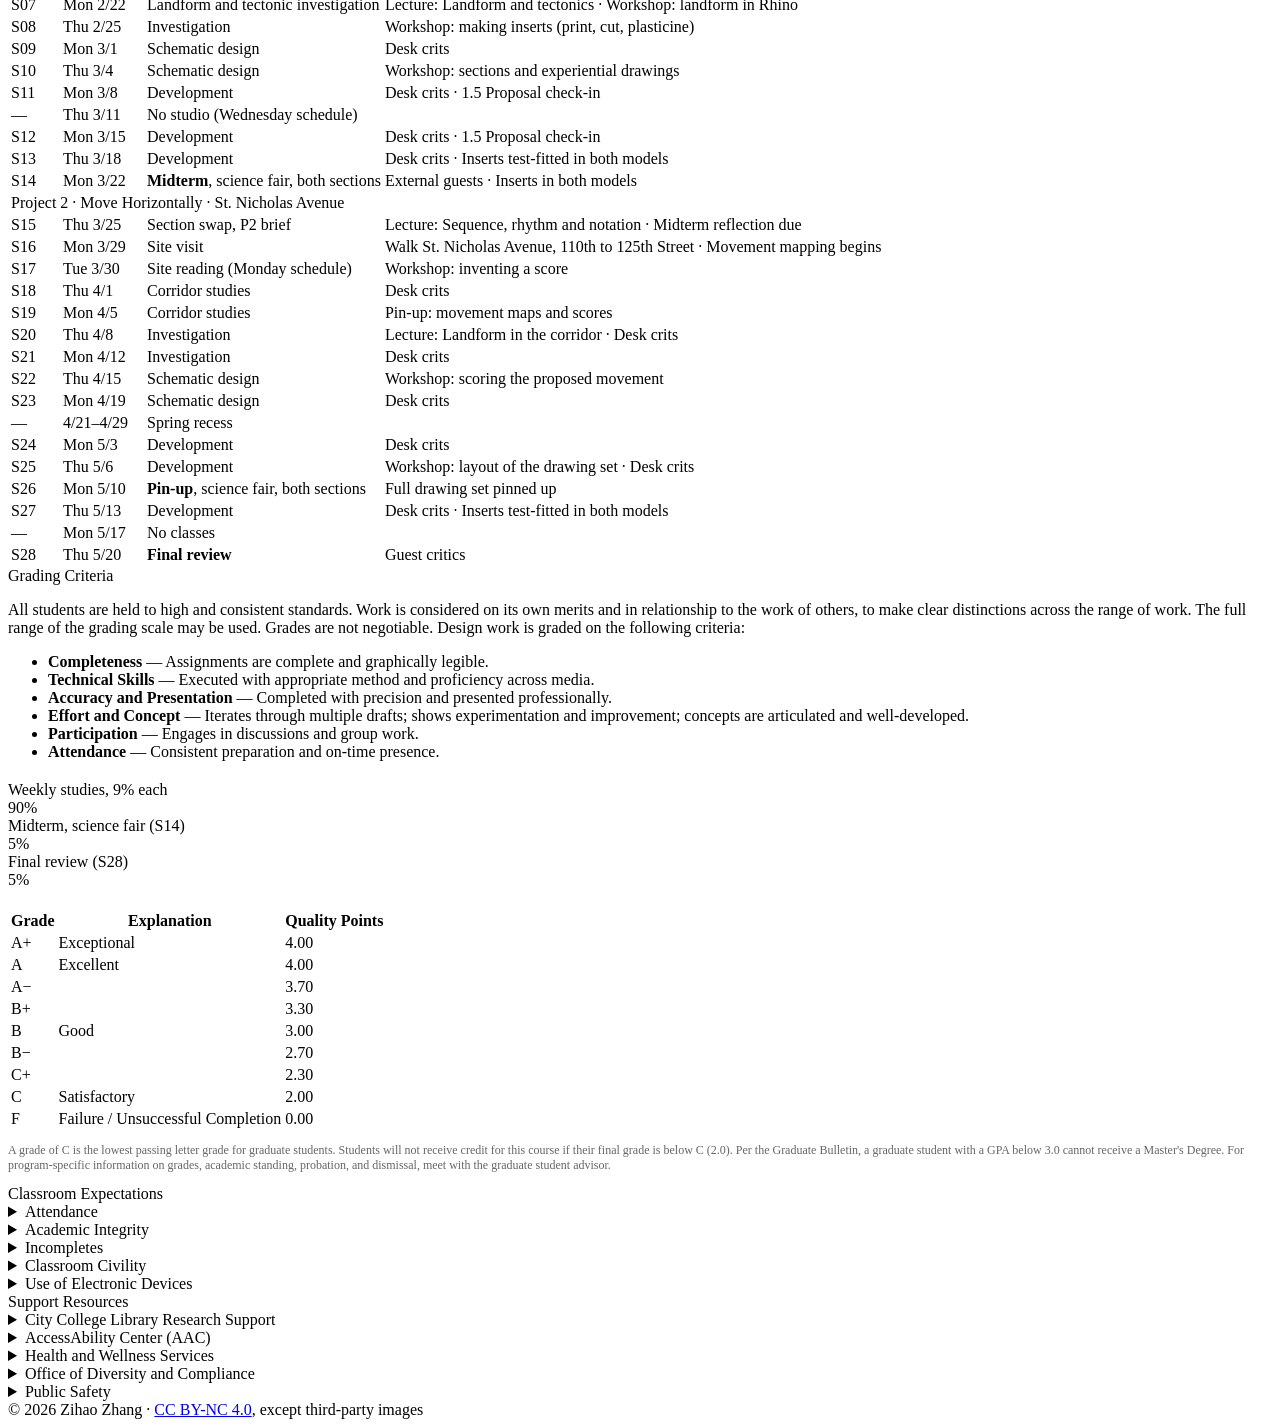
==== commit b0803574: "P1: 1.4 Scale one week, clay insert; 1.5 Proposal two weeks Co-Authored-By: Claude Opus 5.5 <noreply" ====
--- a/index.html
+++ b/index.html
@@ -166,7 +166,7 @@
           <li>*<a href="/foundation-studio-2/studies/p1-catalog.html">1.1 Catalog</a>: twelve Grasshopper isometrics on one 11&times;17 sheet, four per term</li>
           <li>*<a href="/foundation-studio-2/studies/p1-clay.html">1.2 Clay</a>: three clay iterations of one catalog item</li>
           <li>*<a href="/foundation-studio-2/studies/p1-occupy.html">1.3 Occupy</a>: plan enlargements and sections at 1&Prime; = 8&prime;, and a revised model</li>
-          <li>*<a href="/foundation-studio-2/studies/p1-scale.html">1.4 Scale</a>: an insert fitted to the site-model void at 1&Prime; = 20&prime;, over two weeks</li>
+          <li>*<a href="/foundation-studio-2/studies/p1-scale.html">1.4 Scale</a>: an insert fitted to the site-model void in clay at 1&Prime; = 20&prime;</li>
           <li>*<a href="/foundation-studio-2/studies/p1-proposal.html">1.5 Proposal</a>: a contour plan and long section at 1&Prime; = 20&prime; and a perspective section collage, at the midterm science fair (S14)</li>
           <li>*Section site model, built together by each section (S04 to S06)</li>
         </ul>
@@ -232,9 +232,9 @@
             <tr><td class="week-num">S08</td><td class="week-date">Thu 2/25</td><td class="week-topic">Investigation</td><td>Workshop: making inserts (print, cut, plasticine)</td></tr>
             <tr><td class="week-num">S09</td><td class="week-date">Mon 3/1</td><td class="week-topic">Schematic design</td><td>Desk crits</td></tr>
             <tr><td class="week-num">S10</td><td class="week-date">Thu 3/4</td><td class="week-topic">Schematic design</td><td>Workshop: sections and experiential drawings</td></tr>
-            <tr><td class="week-num">S11</td><td class="week-date">Mon 3/8</td><td class="week-topic">Development</td><td>Desk crits &middot; 1.4 Scale continues</td></tr>
+            <tr><td class="week-num">S11</td><td class="week-date">Mon 3/8</td><td class="week-topic">Development</td><td>Desk crits &middot; 1.5 Proposal check-in</td></tr>
             <tr class="no-class-row"><td class="week-num">&mdash;</td><td class="week-date">Thu 3/11</td><td colspan="2">No studio (Wednesday schedule)</td></tr>
-            <tr><td class="week-num">S12</td><td class="week-date">Mon 3/15</td><td class="week-topic">Development</td><td>1.4 Scale due &middot; 1.5 Proposal assigned</td></tr>
+            <tr><td class="week-num">S12</td><td class="week-date">Mon 3/15</td><td class="week-topic">Development</td><td>Desk crits &middot; 1.5 Proposal check-in</td></tr>
             <tr><td class="week-num">S13</td><td class="week-date">Thu 3/18</td><td class="week-topic">Development</td><td>Desk crits &middot; Inserts test-fitted in both models</td></tr>
             <tr><td class="week-num">S14</td><td class="week-date">Mon 3/22</td><td class="week-topic"><strong>Midterm</strong>, science fair, both sections</td><td>External guests &middot; Inserts in both models</td></tr>
             <tr class="part-header"><td colspan="4">Project 2 &middot; Move Horizontally &middot; St. Nicholas Avenue</td></tr>
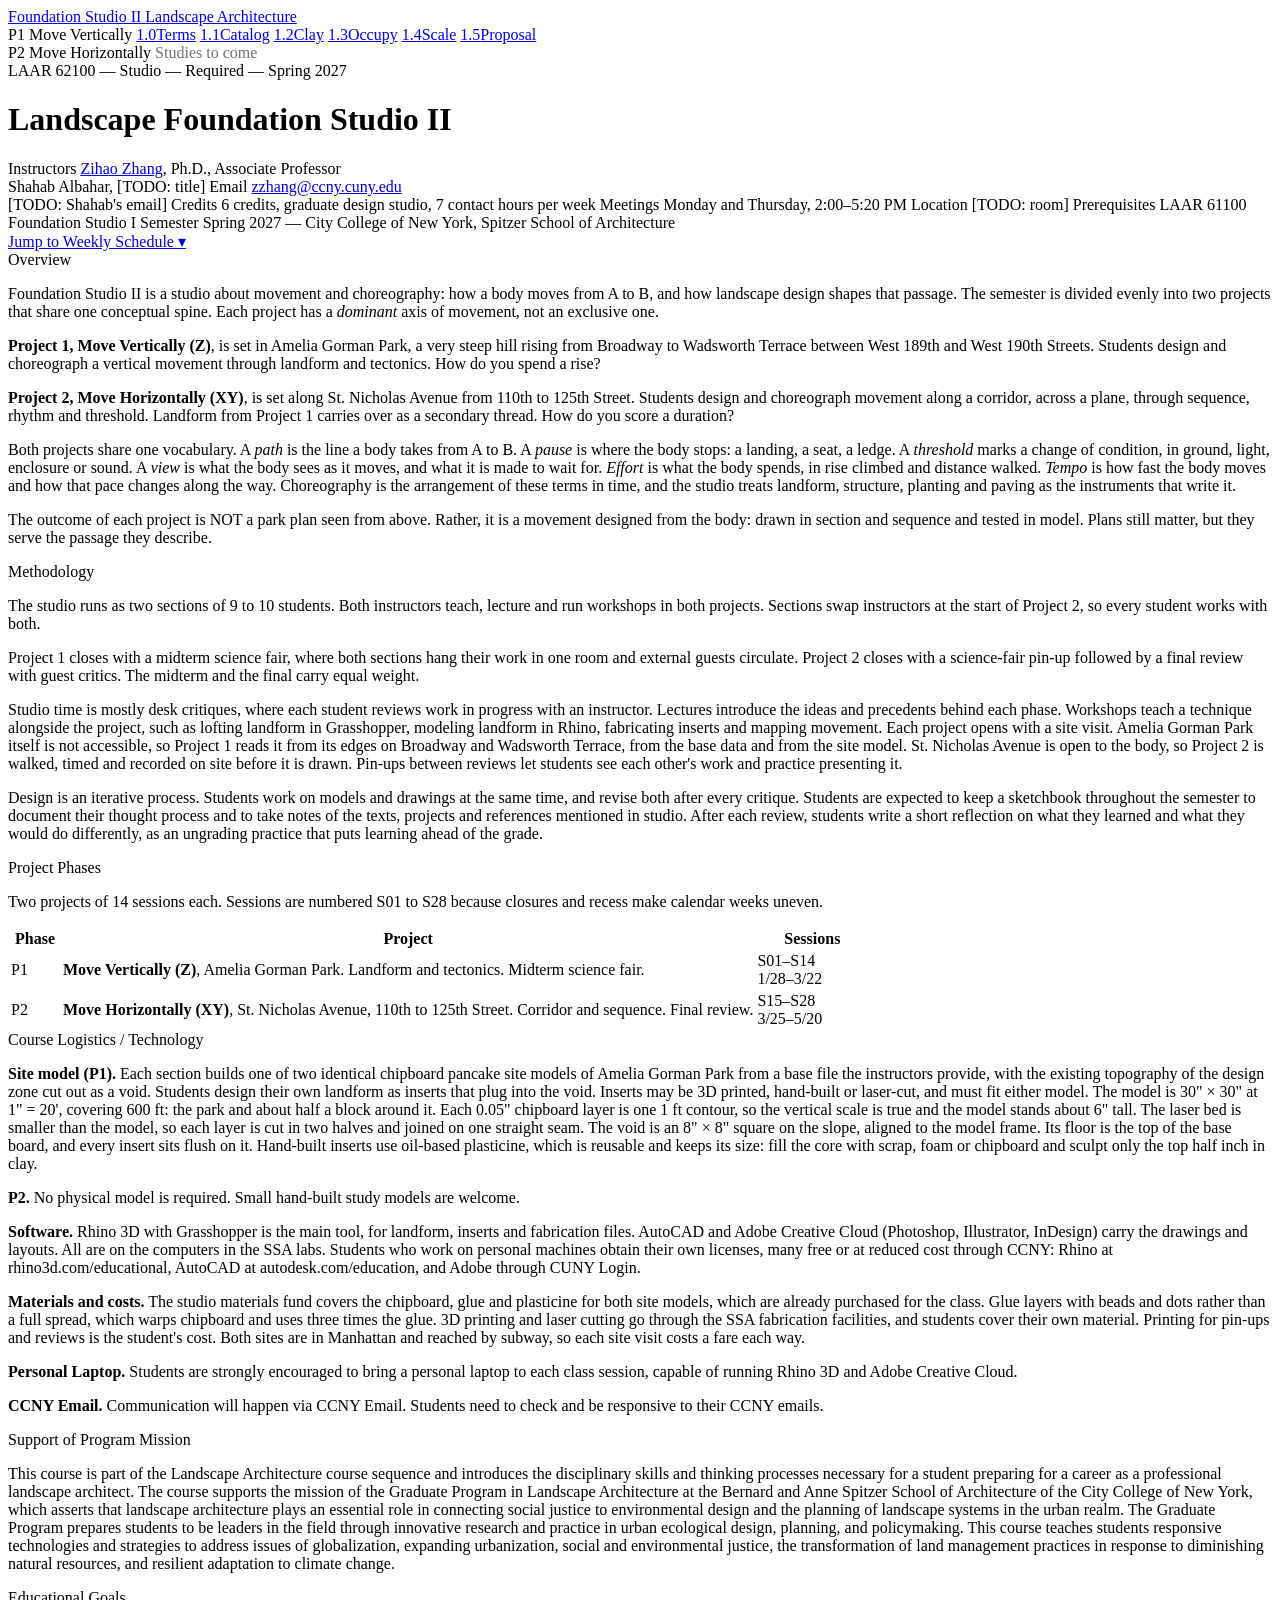
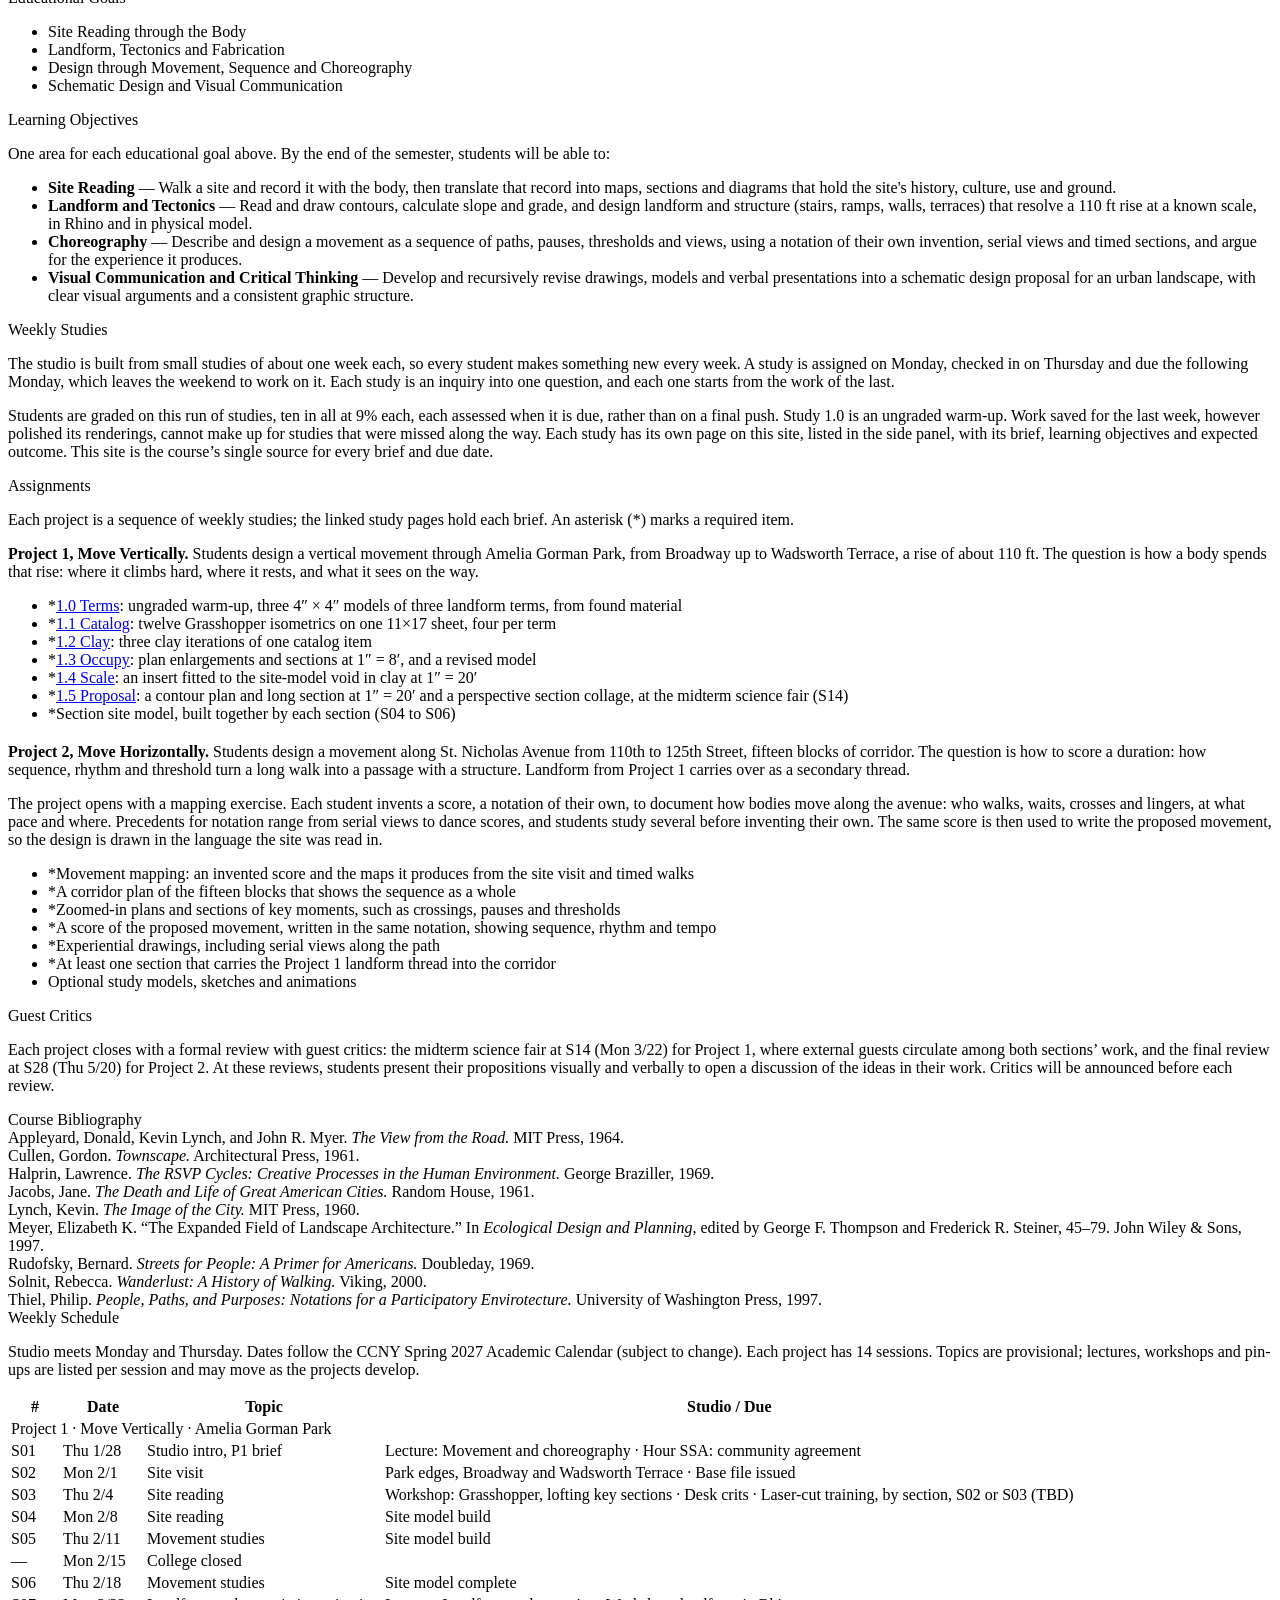
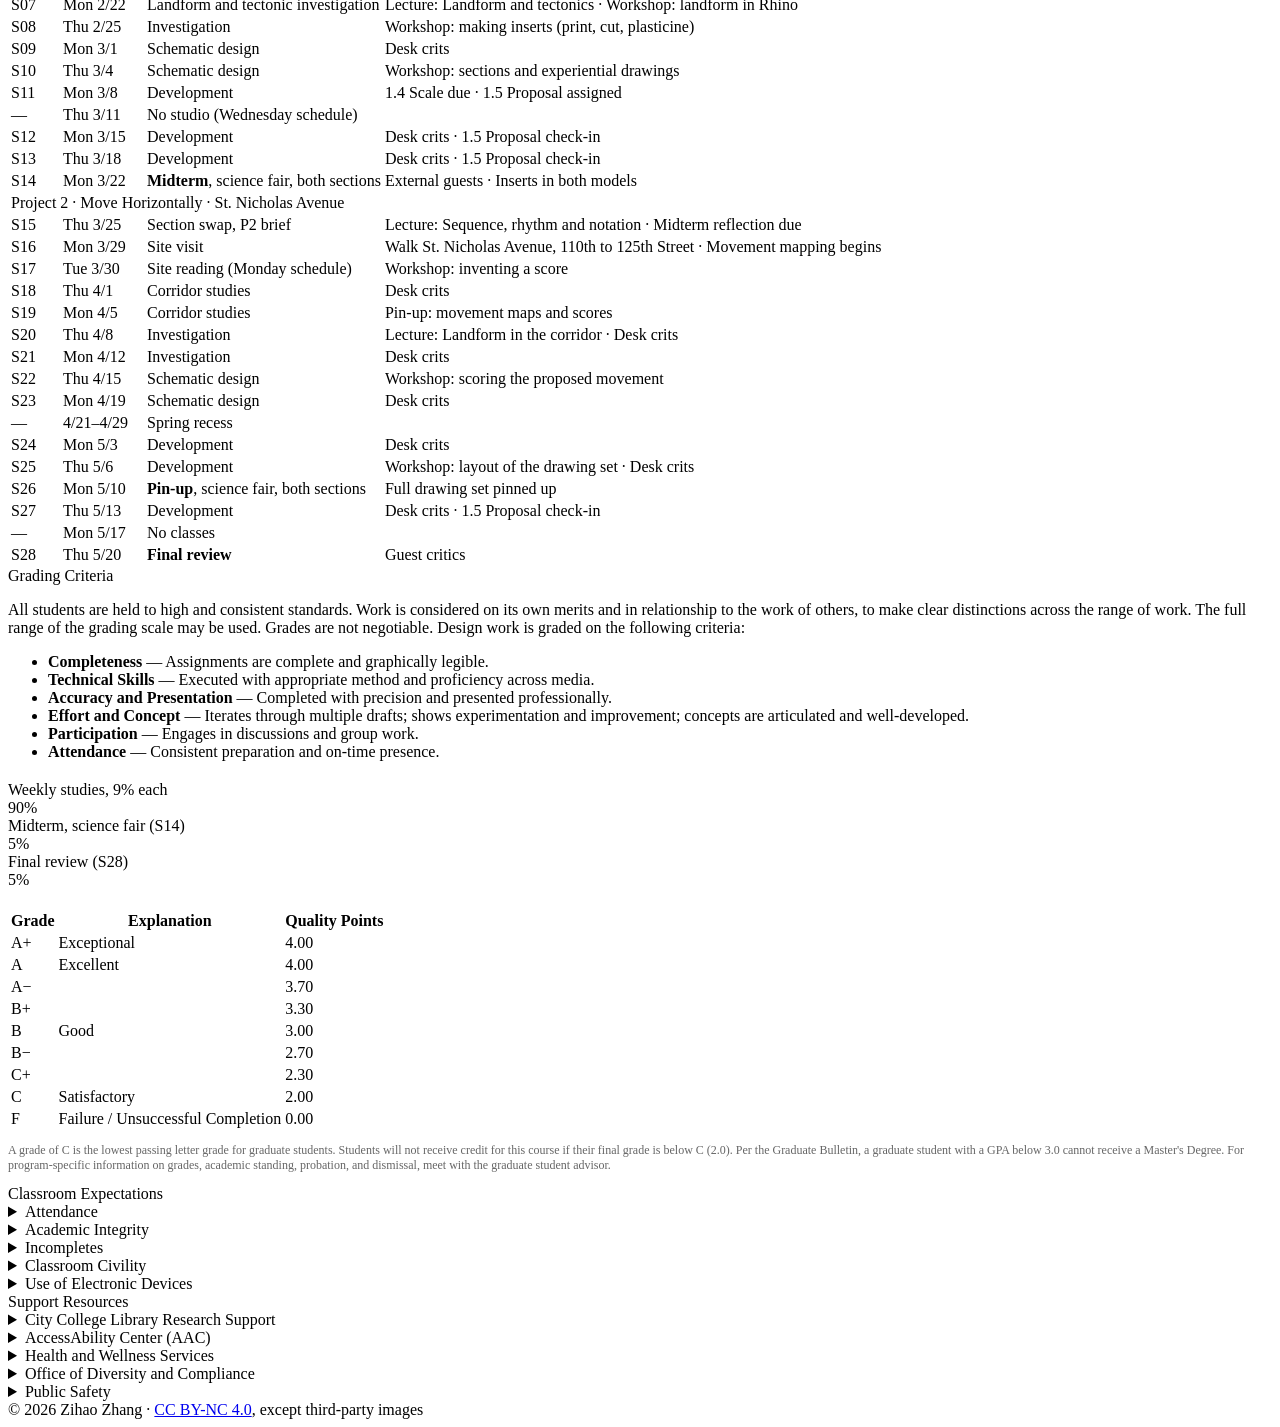
==== commit 1c0a31a3: "Schedule: S11 to S13 rows for 1.4 and 1.5 Co-Authored-By: Claude Opus 5.5 <noreply@anthropic.com>" ====
--- a/index.html
+++ b/index.html
@@ -232,10 +232,10 @@
             <tr><td class="week-num">S08</td><td class="week-date">Thu 2/25</td><td class="week-topic">Investigation</td><td>Workshop: making inserts (print, cut, plasticine)</td></tr>
             <tr><td class="week-num">S09</td><td class="week-date">Mon 3/1</td><td class="week-topic">Schematic design</td><td>Desk crits</td></tr>
             <tr><td class="week-num">S10</td><td class="week-date">Thu 3/4</td><td class="week-topic">Schematic design</td><td>Workshop: sections and experiential drawings</td></tr>
-            <tr><td class="week-num">S11</td><td class="week-date">Mon 3/8</td><td class="week-topic">Development</td><td>Desk crits &middot; 1.5 Proposal check-in</td></tr>
+            <tr><td class="week-num">S11</td><td class="week-date">Mon 3/8</td><td class="week-topic">Development</td><td>1.4 Scale due &middot; 1.5 Proposal assigned</td></tr>
             <tr class="no-class-row"><td class="week-num">&mdash;</td><td class="week-date">Thu 3/11</td><td colspan="2">No studio (Wednesday schedule)</td></tr>
             <tr><td class="week-num">S12</td><td class="week-date">Mon 3/15</td><td class="week-topic">Development</td><td>Desk crits &middot; 1.5 Proposal check-in</td></tr>
-            <tr><td class="week-num">S13</td><td class="week-date">Thu 3/18</td><td class="week-topic">Development</td><td>Desk crits &middot; Inserts test-fitted in both models</td></tr>
+            <tr><td class="week-num">S13</td><td class="week-date">Thu 3/18</td><td class="week-topic">Development</td><td>Desk crits &middot; 1.5 Proposal check-in</td></tr>
             <tr><td class="week-num">S14</td><td class="week-date">Mon 3/22</td><td class="week-topic"><strong>Midterm</strong>, science fair, both sections</td><td>External guests &middot; Inserts in both models</td></tr>
             <tr class="part-header"><td colspan="4">Project 2 &middot; Move Horizontally &middot; St. Nicholas Avenue</td></tr>
             <tr><td class="week-num">S15</td><td class="week-date">Thu 3/25</td><td class="week-topic">Section swap, P2 brief</td><td>Lecture: Sequence, rhythm and notation &middot; Midterm reflection due</td></tr>
@@ -251,7 +251,7 @@
             <tr><td class="week-num">S24</td><td class="week-date">Mon 5/3</td><td class="week-topic">Development</td><td>Desk crits</td></tr>
             <tr><td class="week-num">S25</td><td class="week-date">Thu 5/6</td><td class="week-topic">Development</td><td>Workshop: layout of the drawing set &middot; Desk crits</td></tr>
             <tr><td class="week-num">S26</td><td class="week-date">Mon 5/10</td><td class="week-topic"><strong>Pin-up</strong>, science fair, both sections</td><td>Full drawing set pinned up</td></tr>
-            <tr><td class="week-num">S27</td><td class="week-date">Thu 5/13</td><td class="week-topic">Development</td><td>Desk crits &middot; Inserts test-fitted in both models</td></tr>
+            <tr><td class="week-num">S27</td><td class="week-date">Thu 5/13</td><td class="week-topic">Development</td><td>Desk crits &middot; 1.5 Proposal check-in</td></tr>
             <tr class="no-class-row"><td class="week-num">&mdash;</td><td class="week-date">Mon 5/17</td><td colspan="2">No classes</td></tr>
             <tr><td class="week-num">S28</td><td class="week-date">Thu 5/20</td><td class="week-topic"><strong>Final review</strong></td><td>Guest critics</td></tr>
           </tbody>
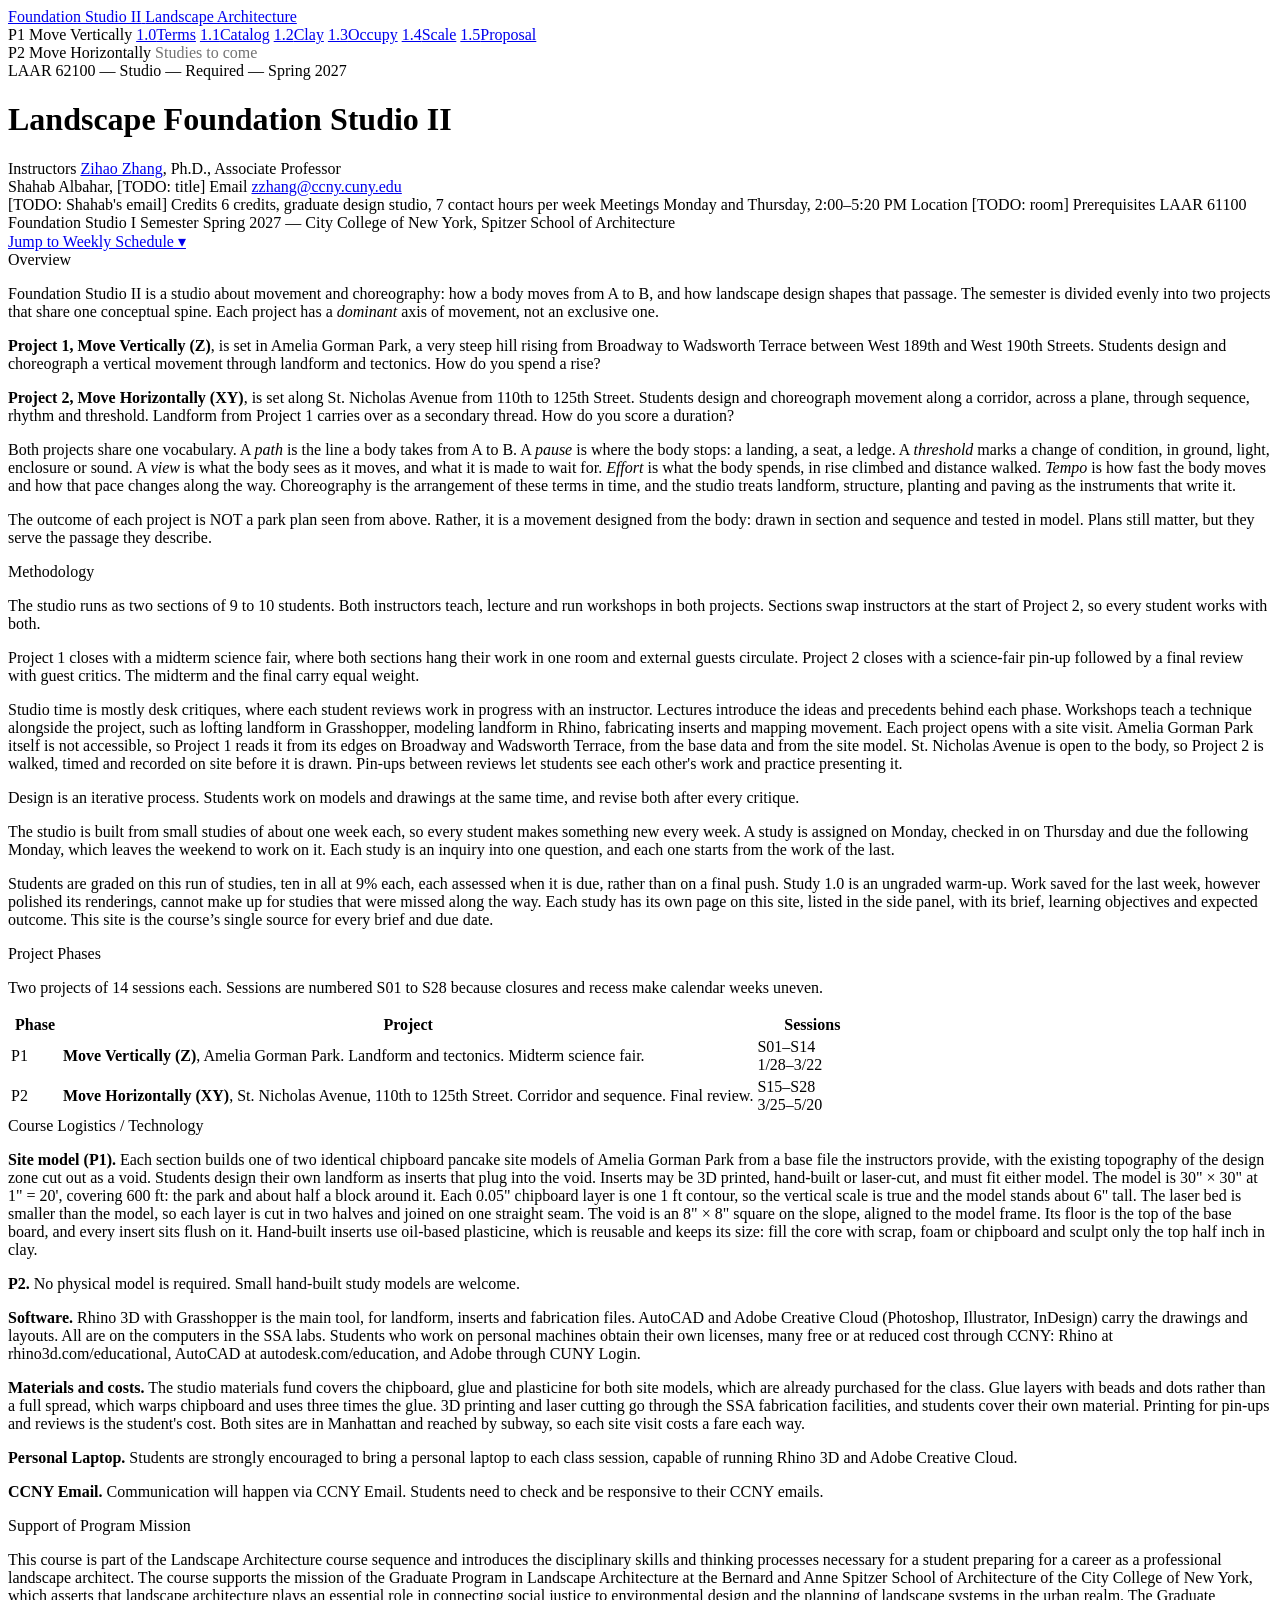
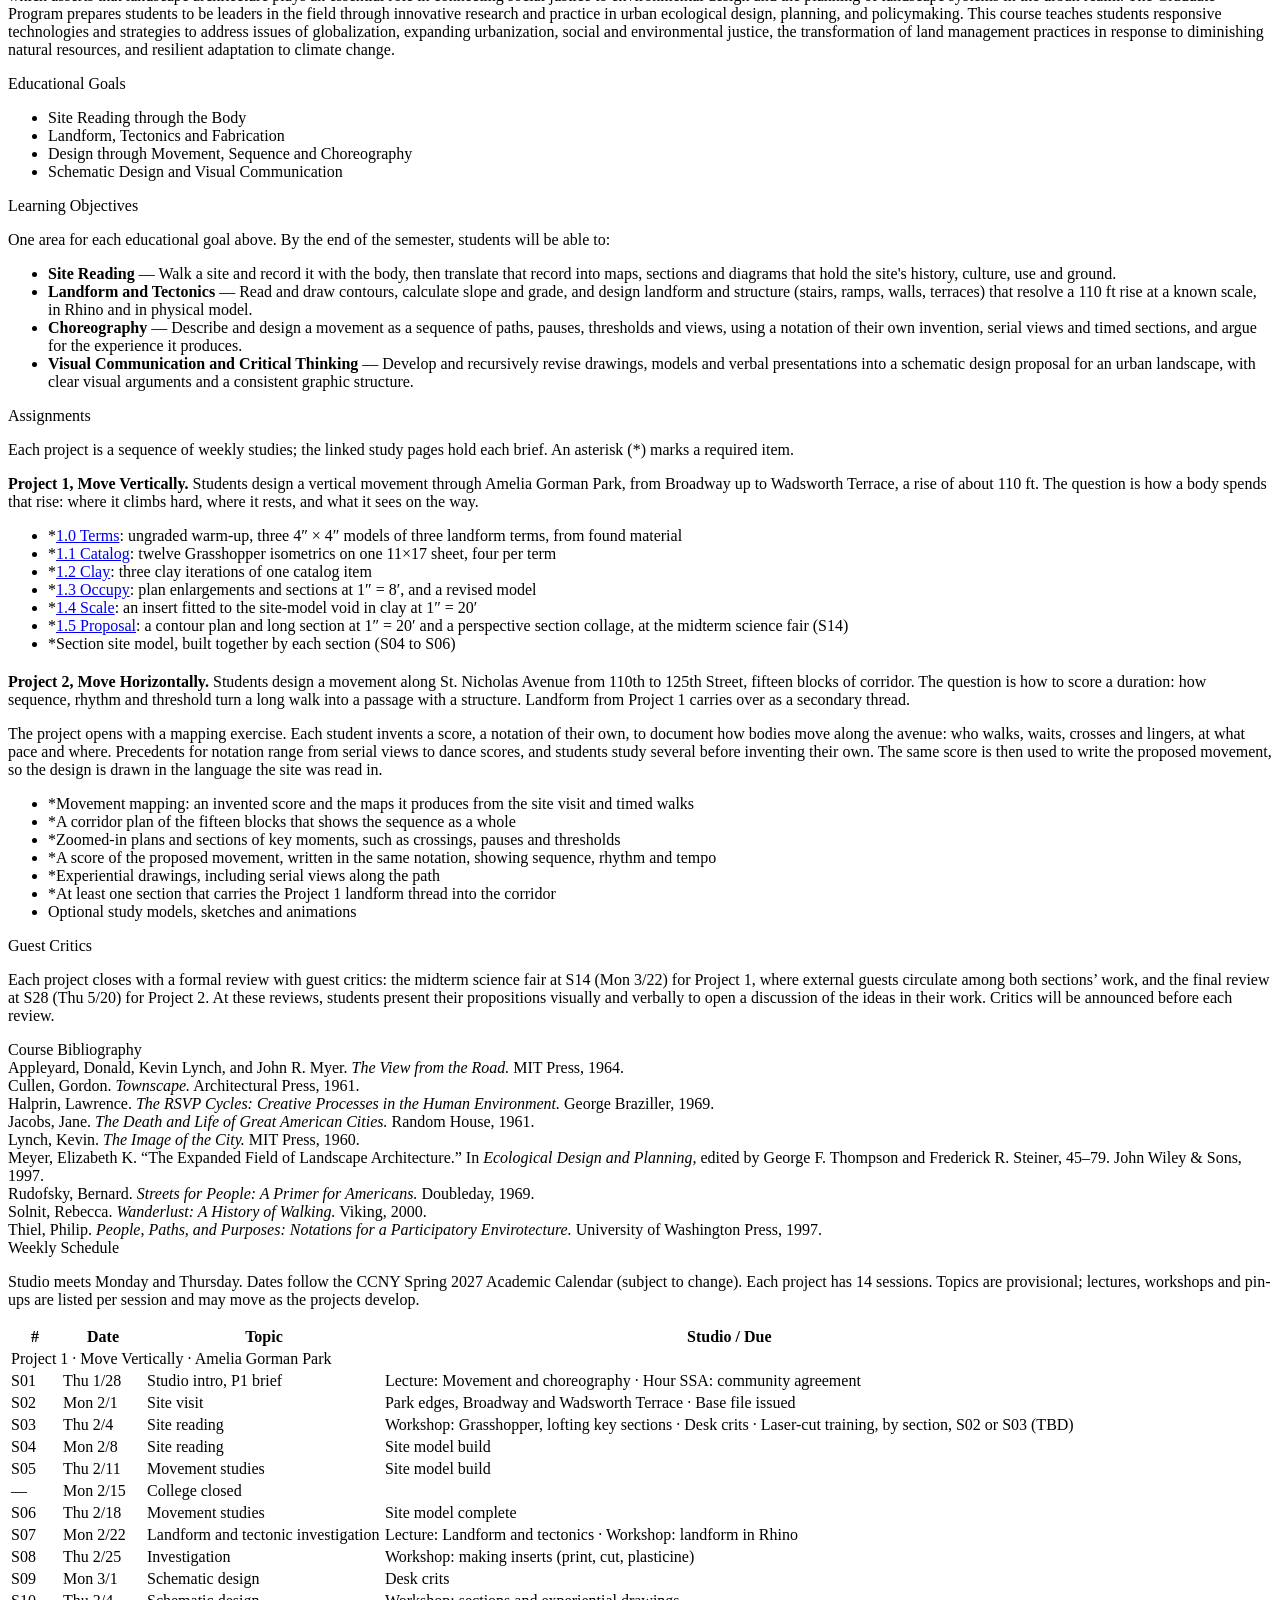
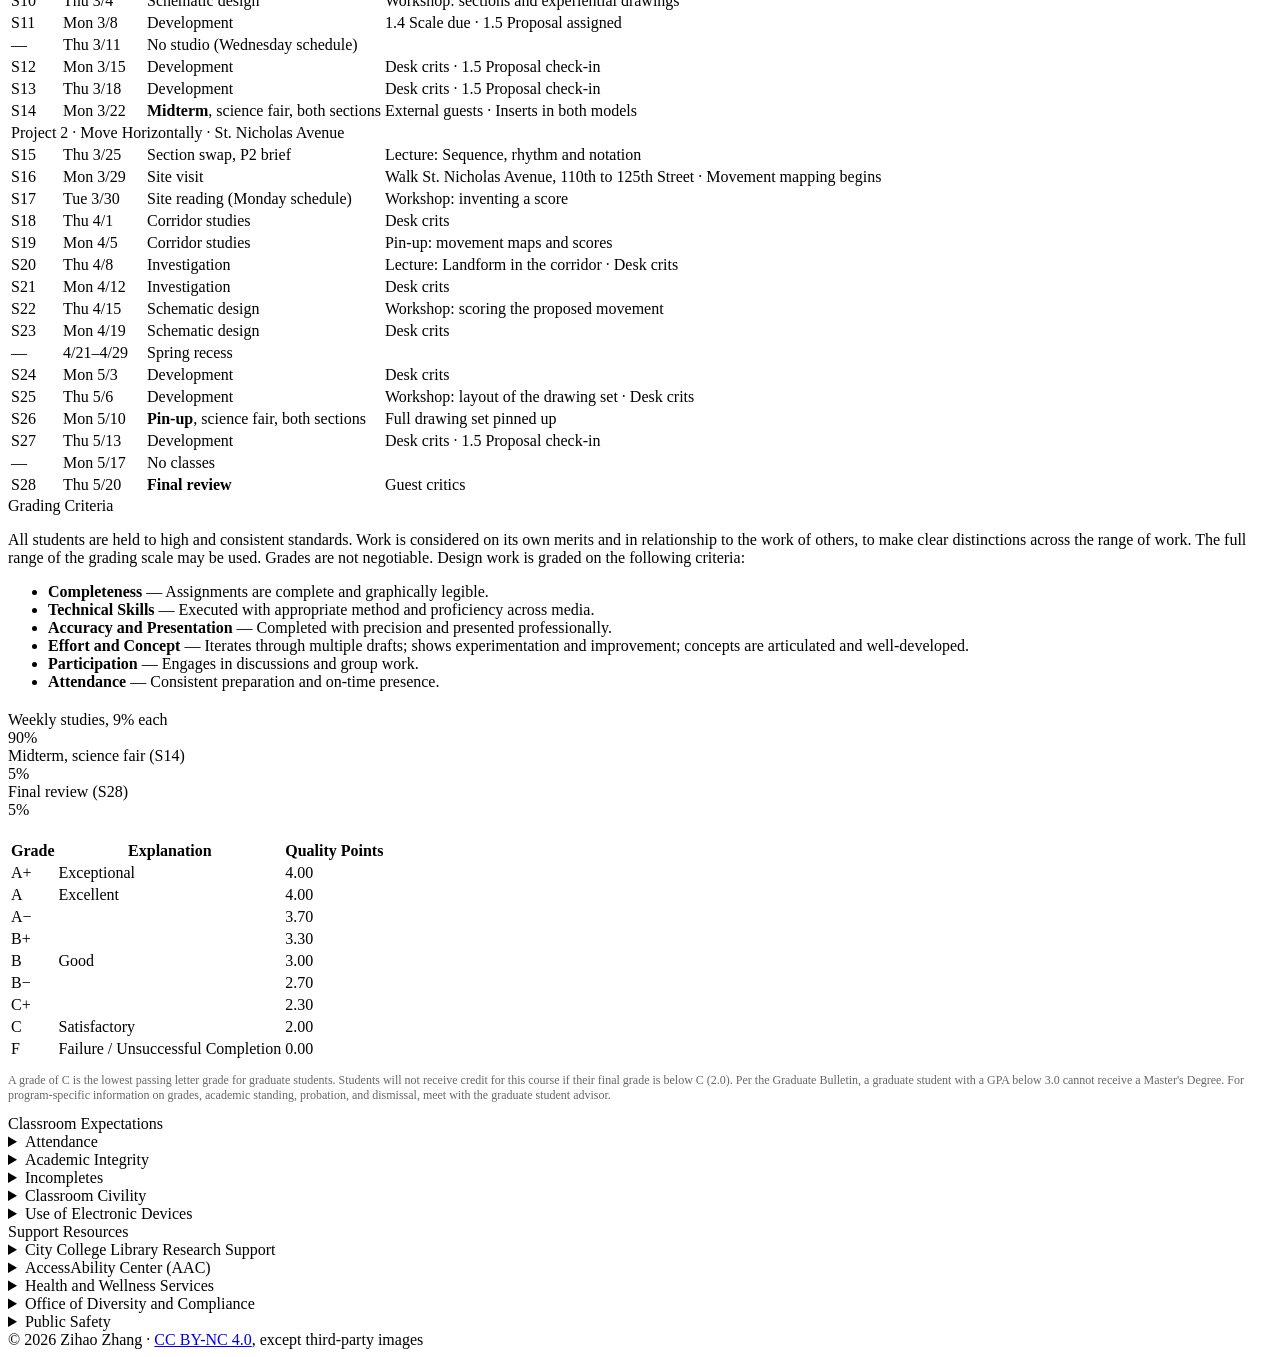
==== commit 8da0939a: "Syllabus: weekly studies move into Methodology; drop sketchbook and reflections Co-Authored-By: Clau" ====
--- a/index.html
+++ b/index.html
@@ -78,7 +78,9 @@
           <p>The studio runs as two sections of 9 to 10 students. Both instructors teach, lecture and run workshops in both projects. Sections swap instructors at the start of Project 2, so every student works with both.</p>
           <p>Project 1 closes with a midterm science fair, where both sections hang their work in one room and external guests circulate. Project 2 closes with a science-fair pin-up followed by a final review with guest critics. The midterm and the final carry equal weight.</p>
           <p>Studio time is mostly desk critiques, where each student reviews work in progress with an instructor. Lectures introduce the ideas and precedents behind each phase. Workshops teach a technique alongside the project, such as lofting landform in Grasshopper, modeling landform in Rhino, fabricating inserts and mapping movement. Each project opens with a site visit. Amelia Gorman Park itself is not accessible, so Project 1 reads it from its edges on Broadway and Wadsworth Terrace, from the base data and from the site model. St. Nicholas Avenue is open to the body, so Project 2 is walked, timed and recorded on site before it is drawn. Pin-ups between reviews let students see each other's work and practice presenting it.</p>
-          <p>Design is an iterative process. Students work on models and drawings at the same time, and revise both after every critique. Students are expected to keep a sketchbook throughout the semester to document their thought process and to take notes of the texts, projects and references mentioned in studio. After each review, students write a short reflection on what they learned and what they would do differently, as an ungrading practice that puts learning ahead of the grade.</p>
+          <p>Design is an iterative process. Students work on models and drawings at the same time, and revise both after every critique.</p>
+          <p>The studio is built from small studies of about one week each, so every student makes something new every week. A study is assigned on Monday, checked in on Thursday and due the following Monday, which leaves the weekend to work on it. Each study is an inquiry into one question, and each one starts from the work of the last.</p>
+          <p>Students are graded on this run of studies, ten in all at 9% each, each assessed when it is due, rather than on a final push. Study 1.0 is an ungraded warm-up. Work saved for the last week, however polished its renderings, cannot make up for studies that were missed along the way. Each study has its own page on this site, listed in the side panel, with its brief, learning objectives and expected outcome. This site is the course&rsquo;s single source for every brief and due date.</p>
         </div>
       </div>
 
@@ -143,15 +145,6 @@
           <li><strong>Choreography</strong> — Describe and design a movement as a sequence of paths, pauses, thresholds and views, using a notation of their own invention, serial views and timed sections, and argue for the experience it produces.</li>
           <li><strong>Visual Communication and Critical Thinking</strong> — Develop and recursively revise drawings, models and verbal presentations into a schematic design proposal for an urban landscape, with clear visual arguments and a consistent graphic structure.</li>
         </ul>
-      </div>
-
-      <!-- 8b. Weekly Studies -->
-      <div class="syllabus-section">
-        <span class="syllabus-section-label">Weekly Studies</span>
-        <div class="syllabus-body">
-          <p>The studio is built from small studies of about one week each, so every student makes something new every week. A study is assigned on Monday, checked in on Thursday and due the following Monday, which leaves the weekend to work on it. Each study is an inquiry into one question, and each one starts from the work of the last.</p>
-          <p>Students are graded on this run of studies, ten in all at 9% each, each assessed when it is due, rather than on a final push. Study 1.0 is an ungraded warm-up. Work saved for the last week, however polished its renderings, cannot make up for studies that were missed along the way. Each study has its own page on this site, listed in the side panel, with its brief, learning objectives and expected outcome. This site is the course&rsquo;s single source for every brief and due date.</p>
-        </div>
       </div>
 
       <!-- 9. Assignments -->
@@ -238,7 +231,7 @@
             <tr><td class="week-num">S13</td><td class="week-date">Thu 3/18</td><td class="week-topic">Development</td><td>Desk crits &middot; 1.5 Proposal check-in</td></tr>
             <tr><td class="week-num">S14</td><td class="week-date">Mon 3/22</td><td class="week-topic"><strong>Midterm</strong>, science fair, both sections</td><td>External guests &middot; Inserts in both models</td></tr>
             <tr class="part-header"><td colspan="4">Project 2 &middot; Move Horizontally &middot; St. Nicholas Avenue</td></tr>
-            <tr><td class="week-num">S15</td><td class="week-date">Thu 3/25</td><td class="week-topic">Section swap, P2 brief</td><td>Lecture: Sequence, rhythm and notation &middot; Midterm reflection due</td></tr>
+            <tr><td class="week-num">S15</td><td class="week-date">Thu 3/25</td><td class="week-topic">Section swap, P2 brief</td><td>Lecture: Sequence, rhythm and notation</td></tr>
             <tr><td class="week-num">S16</td><td class="week-date">Mon 3/29</td><td class="week-topic">Site visit</td><td>Walk St. Nicholas Avenue, 110th to 125th Street &middot; Movement mapping begins</td></tr>
             <tr><td class="week-num">S17</td><td class="week-date">Tue 3/30</td><td class="week-topic">Site reading (Monday schedule)</td><td>Workshop: inventing a score</td></tr>
             <tr><td class="week-num">S18</td><td class="week-date">Thu 4/1</td><td class="week-topic">Corridor studies</td><td>Desk crits</td></tr>
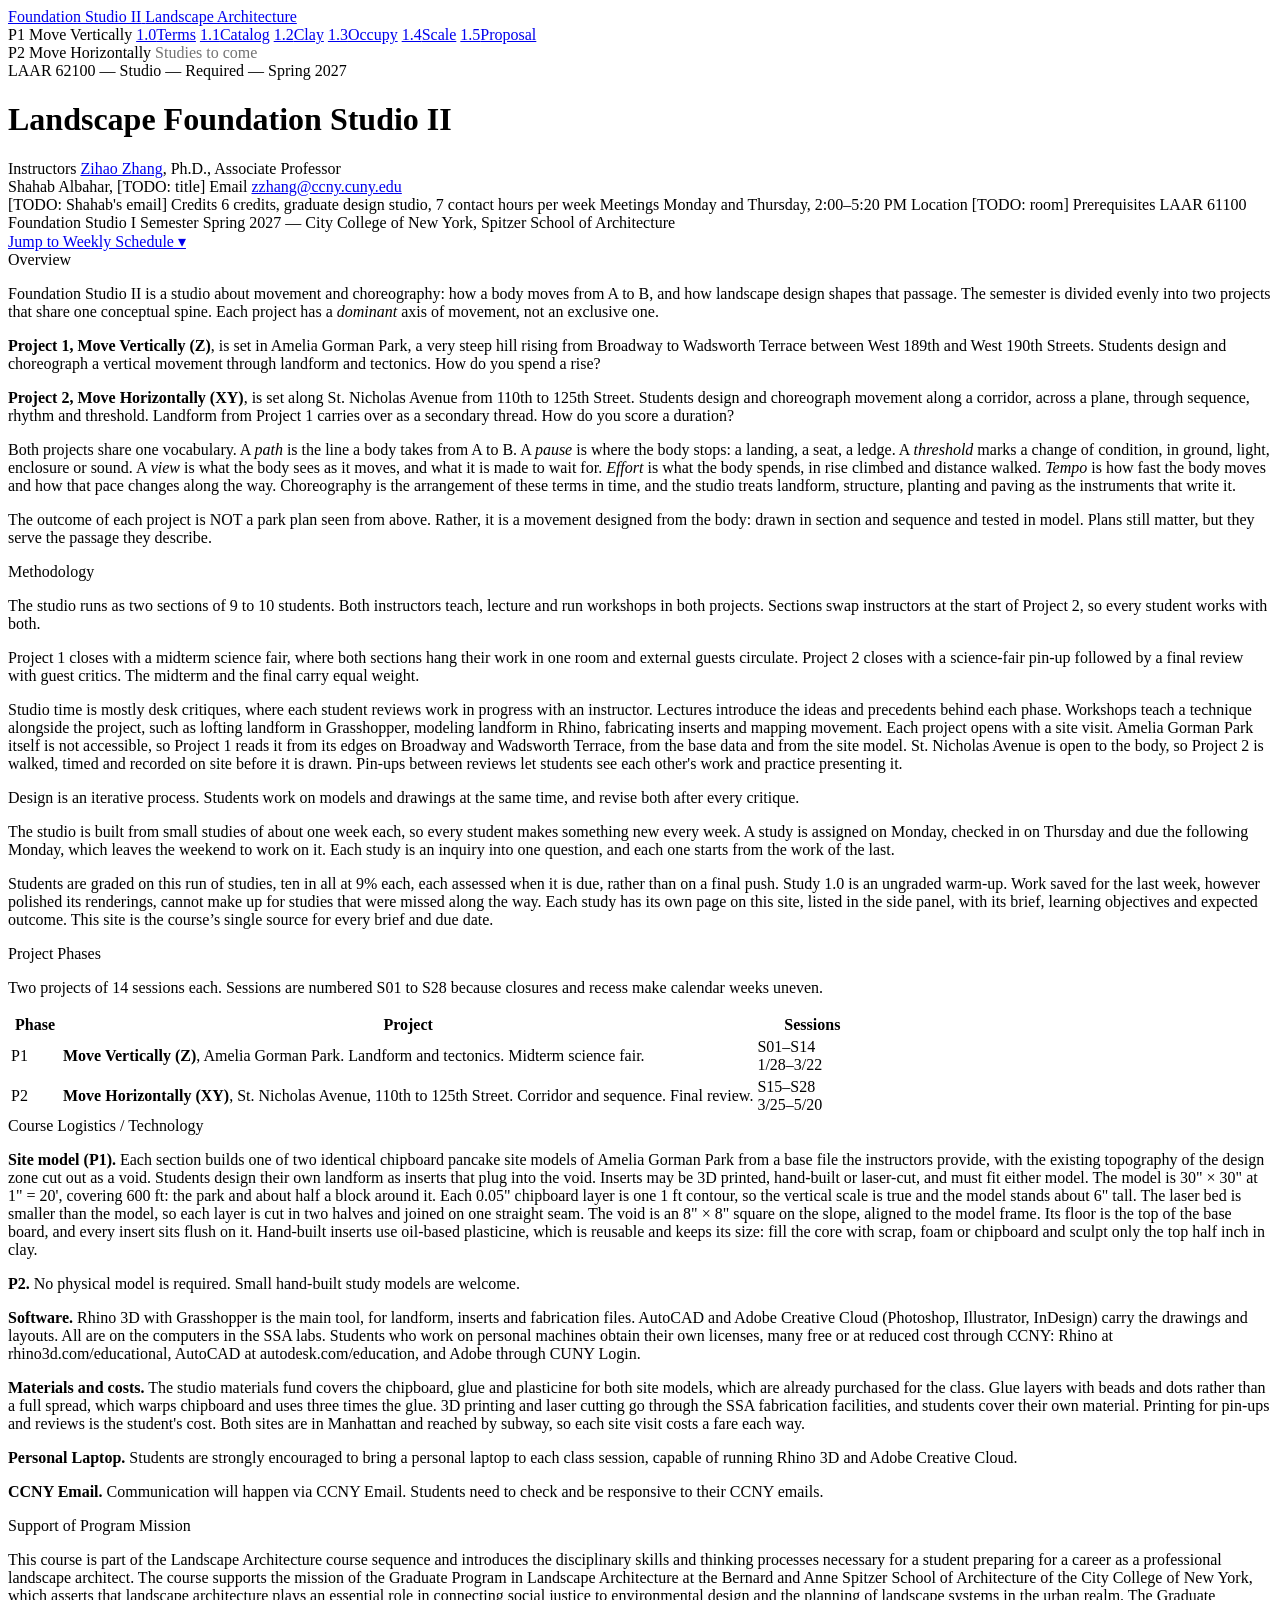
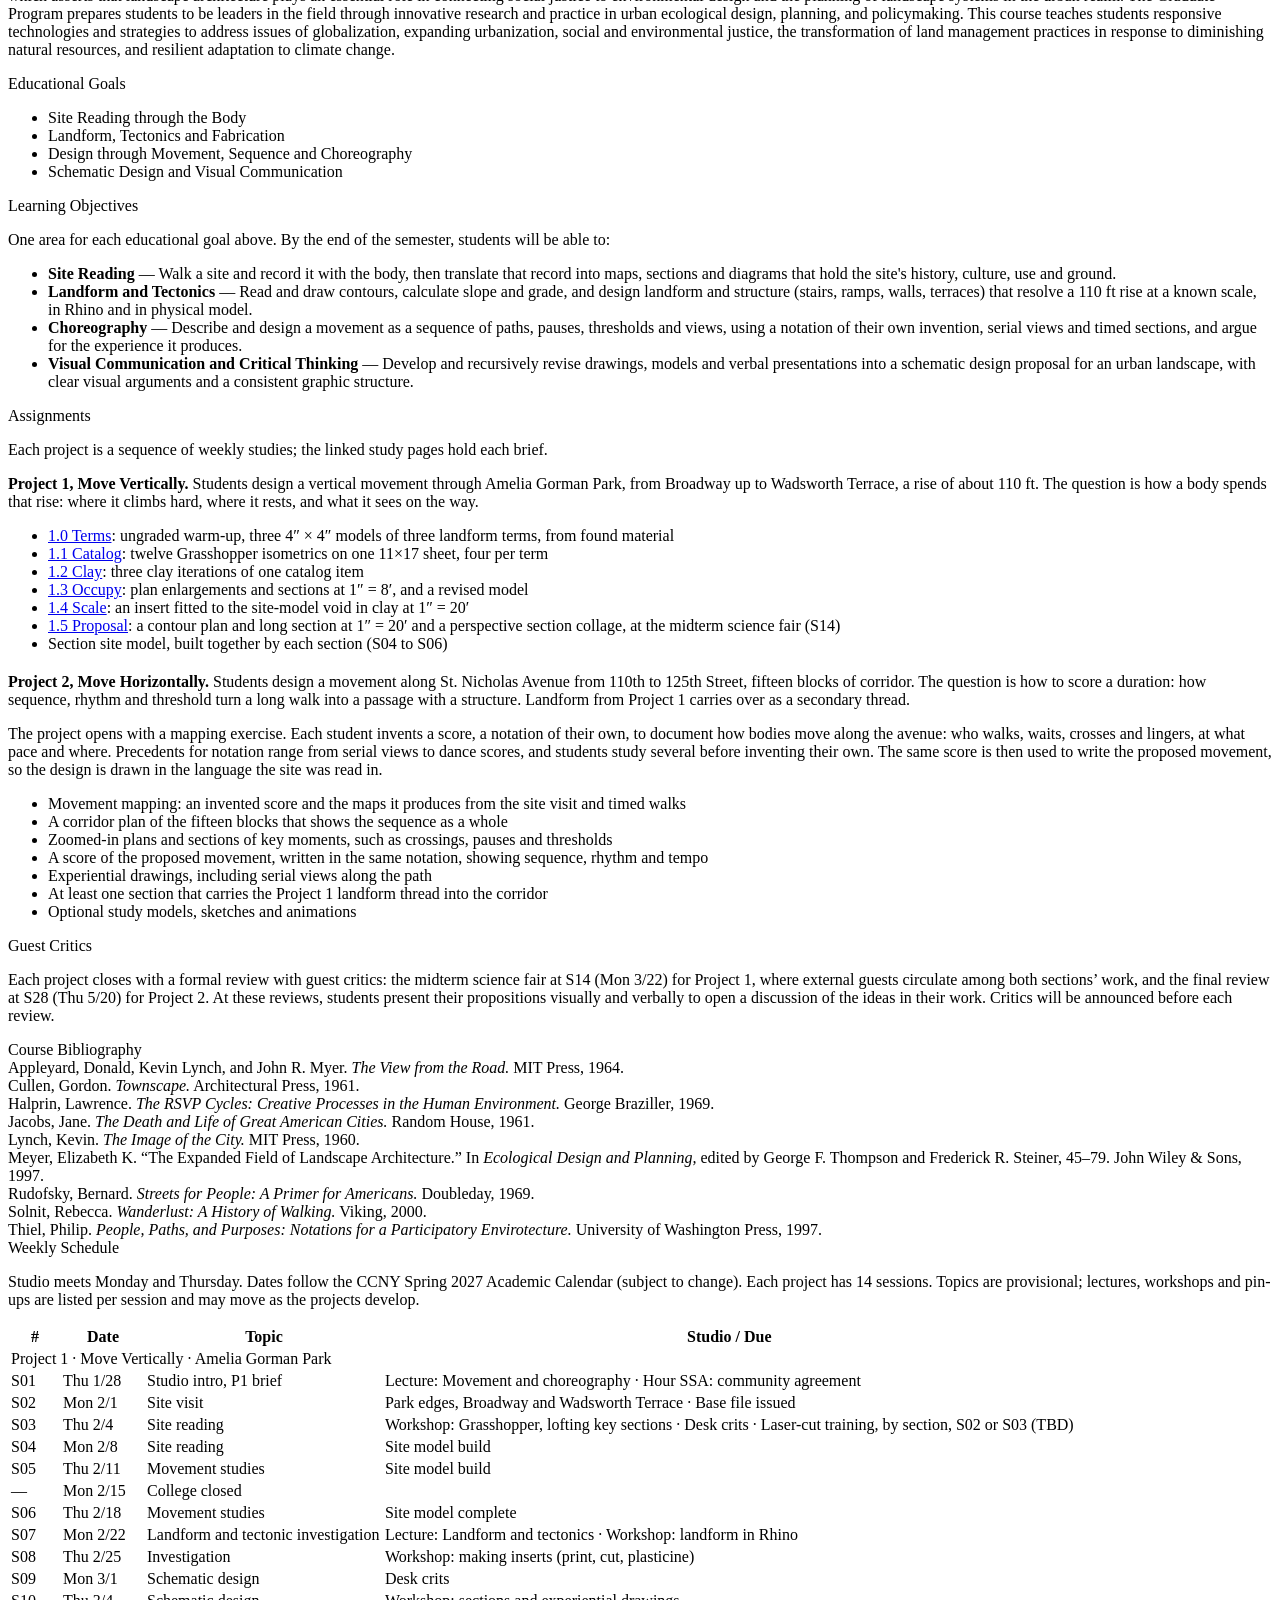
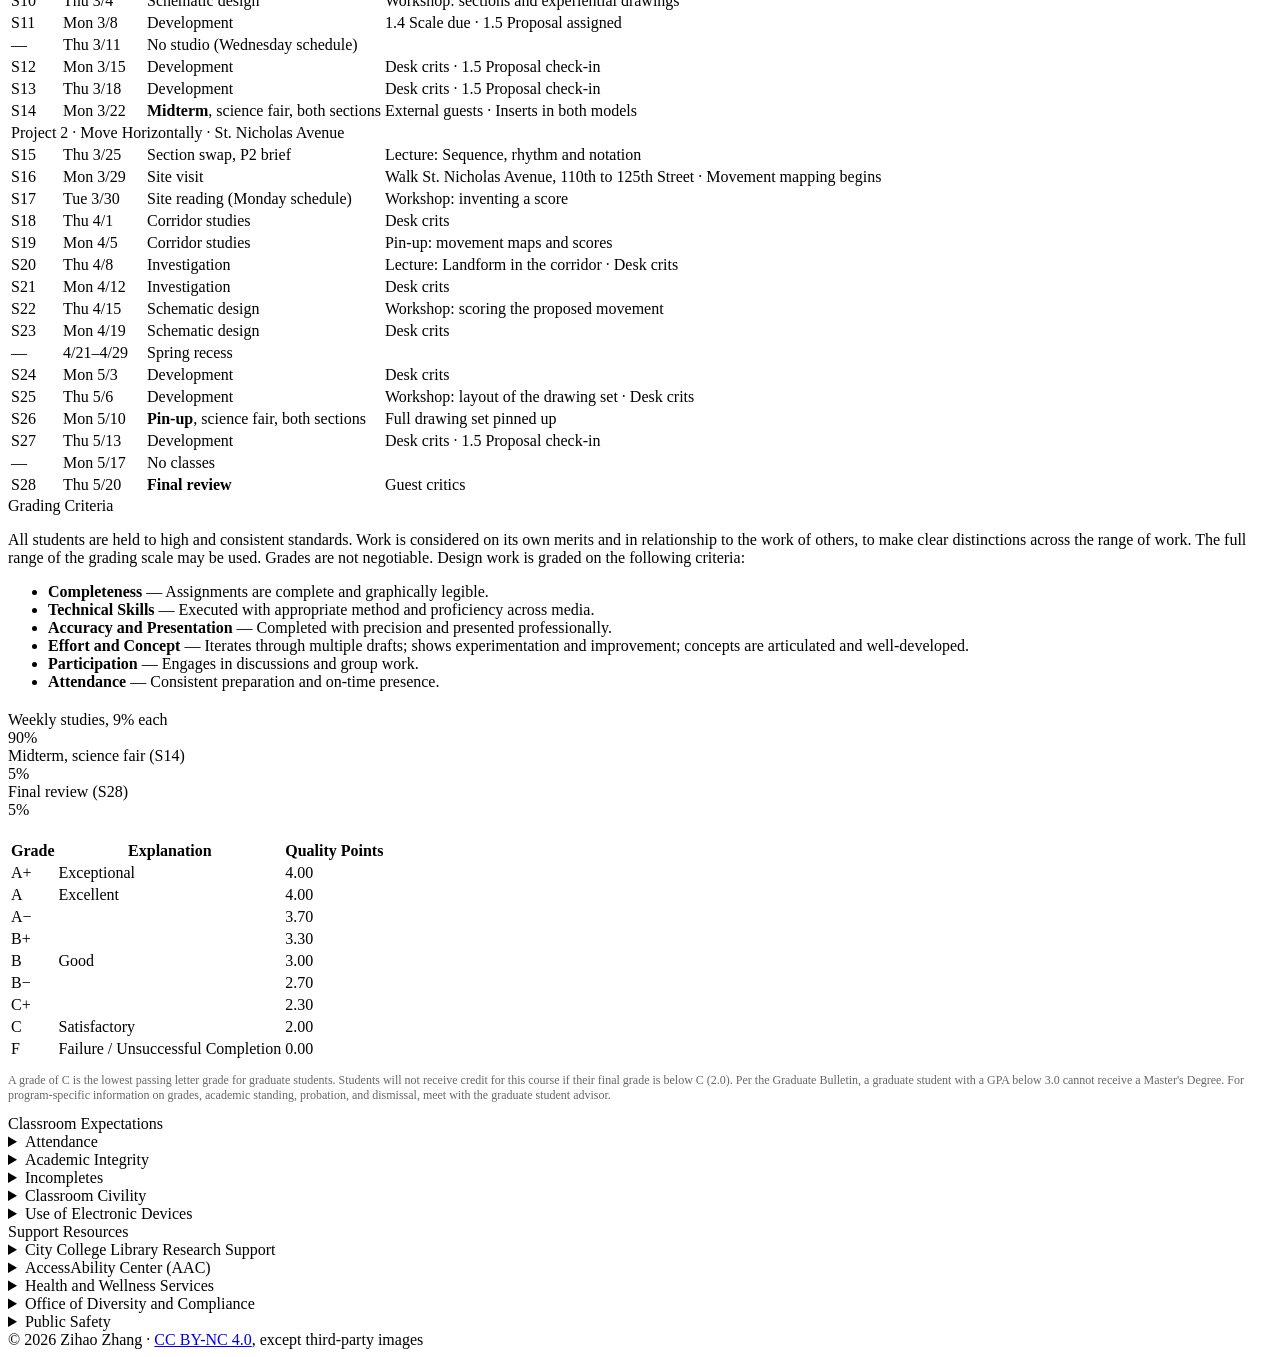
==== commit c8ce229c: "Syllabus: drop required-item asterisks Co-Authored-By: Claude Opus 5.5 <noreply@anthropic.com>" ====
--- a/index.html
+++ b/index.html
@@ -151,29 +151,29 @@
       <div class="syllabus-section">
         <span class="syllabus-section-label">Assignments</span>
         <div class="syllabus-body">
-          <p>Each project is a sequence of weekly studies; the linked study pages hold each brief. An asterisk (*) marks a required item.</p>
+          <p>Each project is a sequence of weekly studies; the linked study pages hold each brief.</p>
           <p><strong>Project 1, Move Vertically.</strong> Students design a vertical movement through Amelia Gorman Park, from Broadway up to Wadsworth Terrace, a rise of about 110 ft. The question is how a body spends that rise: where it climbs hard, where it rests, and what it sees on the way.</p>
         </div>
         <ul class="goals-list" style="margin-top: 12px; margin-bottom: 20px;">
-          <li>*<a href="/foundation-studio-2/studies/p1-terms.html">1.0 Terms</a>: ungraded warm-up, three 4&Prime; &times; 4&Prime; models of three landform terms, from found material</li>
-          <li>*<a href="/foundation-studio-2/studies/p1-catalog.html">1.1 Catalog</a>: twelve Grasshopper isometrics on one 11&times;17 sheet, four per term</li>
-          <li>*<a href="/foundation-studio-2/studies/p1-clay.html">1.2 Clay</a>: three clay iterations of one catalog item</li>
-          <li>*<a href="/foundation-studio-2/studies/p1-occupy.html">1.3 Occupy</a>: plan enlargements and sections at 1&Prime; = 8&prime;, and a revised model</li>
-          <li>*<a href="/foundation-studio-2/studies/p1-scale.html">1.4 Scale</a>: an insert fitted to the site-model void in clay at 1&Prime; = 20&prime;</li>
-          <li>*<a href="/foundation-studio-2/studies/p1-proposal.html">1.5 Proposal</a>: a contour plan and long section at 1&Prime; = 20&prime; and a perspective section collage, at the midterm science fair (S14)</li>
-          <li>*Section site model, built together by each section (S04 to S06)</li>
+          <li><a href="/foundation-studio-2/studies/p1-terms.html">1.0 Terms</a>: ungraded warm-up, three 4&Prime; &times; 4&Prime; models of three landform terms, from found material</li>
+          <li><a href="/foundation-studio-2/studies/p1-catalog.html">1.1 Catalog</a>: twelve Grasshopper isometrics on one 11&times;17 sheet, four per term</li>
+          <li><a href="/foundation-studio-2/studies/p1-clay.html">1.2 Clay</a>: three clay iterations of one catalog item</li>
+          <li><a href="/foundation-studio-2/studies/p1-occupy.html">1.3 Occupy</a>: plan enlargements and sections at 1&Prime; = 8&prime;, and a revised model</li>
+          <li><a href="/foundation-studio-2/studies/p1-scale.html">1.4 Scale</a>: an insert fitted to the site-model void in clay at 1&Prime; = 20&prime;</li>
+          <li><a href="/foundation-studio-2/studies/p1-proposal.html">1.5 Proposal</a>: a contour plan and long section at 1&Prime; = 20&prime; and a perspective section collage, at the midterm science fair (S14)</li>
+          <li>Section site model, built together by each section (S04 to S06)</li>
         </ul>
         <div class="syllabus-body">
           <p><strong>Project 2, Move Horizontally.</strong> Students design a movement along St. Nicholas Avenue from 110th to 125th Street, fifteen blocks of corridor. The question is how to score a duration: how sequence, rhythm and threshold turn a long walk into a passage with a structure. Landform from Project 1 carries over as a secondary thread.</p>
           <p>The project opens with a mapping exercise. Each student invents a score, a notation of their own, to document how bodies move along the avenue: who walks, waits, crosses and lingers, at what pace and where. Precedents for notation range from serial views to dance scores, and students study several before inventing their own. The same score is then used to write the proposed movement, so the design is drawn in the language the site was read in.</p>
         </div>
         <ul class="goals-list" style="margin-top: 12px;">
-          <li>*Movement mapping: an invented score and the maps it produces from the site visit and timed walks</li>
-          <li>*A corridor plan of the fifteen blocks that shows the sequence as a whole</li>
-          <li>*Zoomed-in plans and sections of key moments, such as crossings, pauses and thresholds</li>
-          <li>*A score of the proposed movement, written in the same notation, showing sequence, rhythm and tempo</li>
-          <li>*Experiential drawings, including serial views along the path</li>
-          <li>*At least one section that carries the Project 1 landform thread into the corridor</li>
+          <li>Movement mapping: an invented score and the maps it produces from the site visit and timed walks</li>
+          <li>A corridor plan of the fifteen blocks that shows the sequence as a whole</li>
+          <li>Zoomed-in plans and sections of key moments, such as crossings, pauses and thresholds</li>
+          <li>A score of the proposed movement, written in the same notation, showing sequence, rhythm and tempo</li>
+          <li>Experiential drawings, including serial views along the path</li>
+          <li>At least one section that carries the Project 1 landform thread into the corridor</li>
           <li>Optional study models, sketches and animations</li>
         </ul>
       </div>
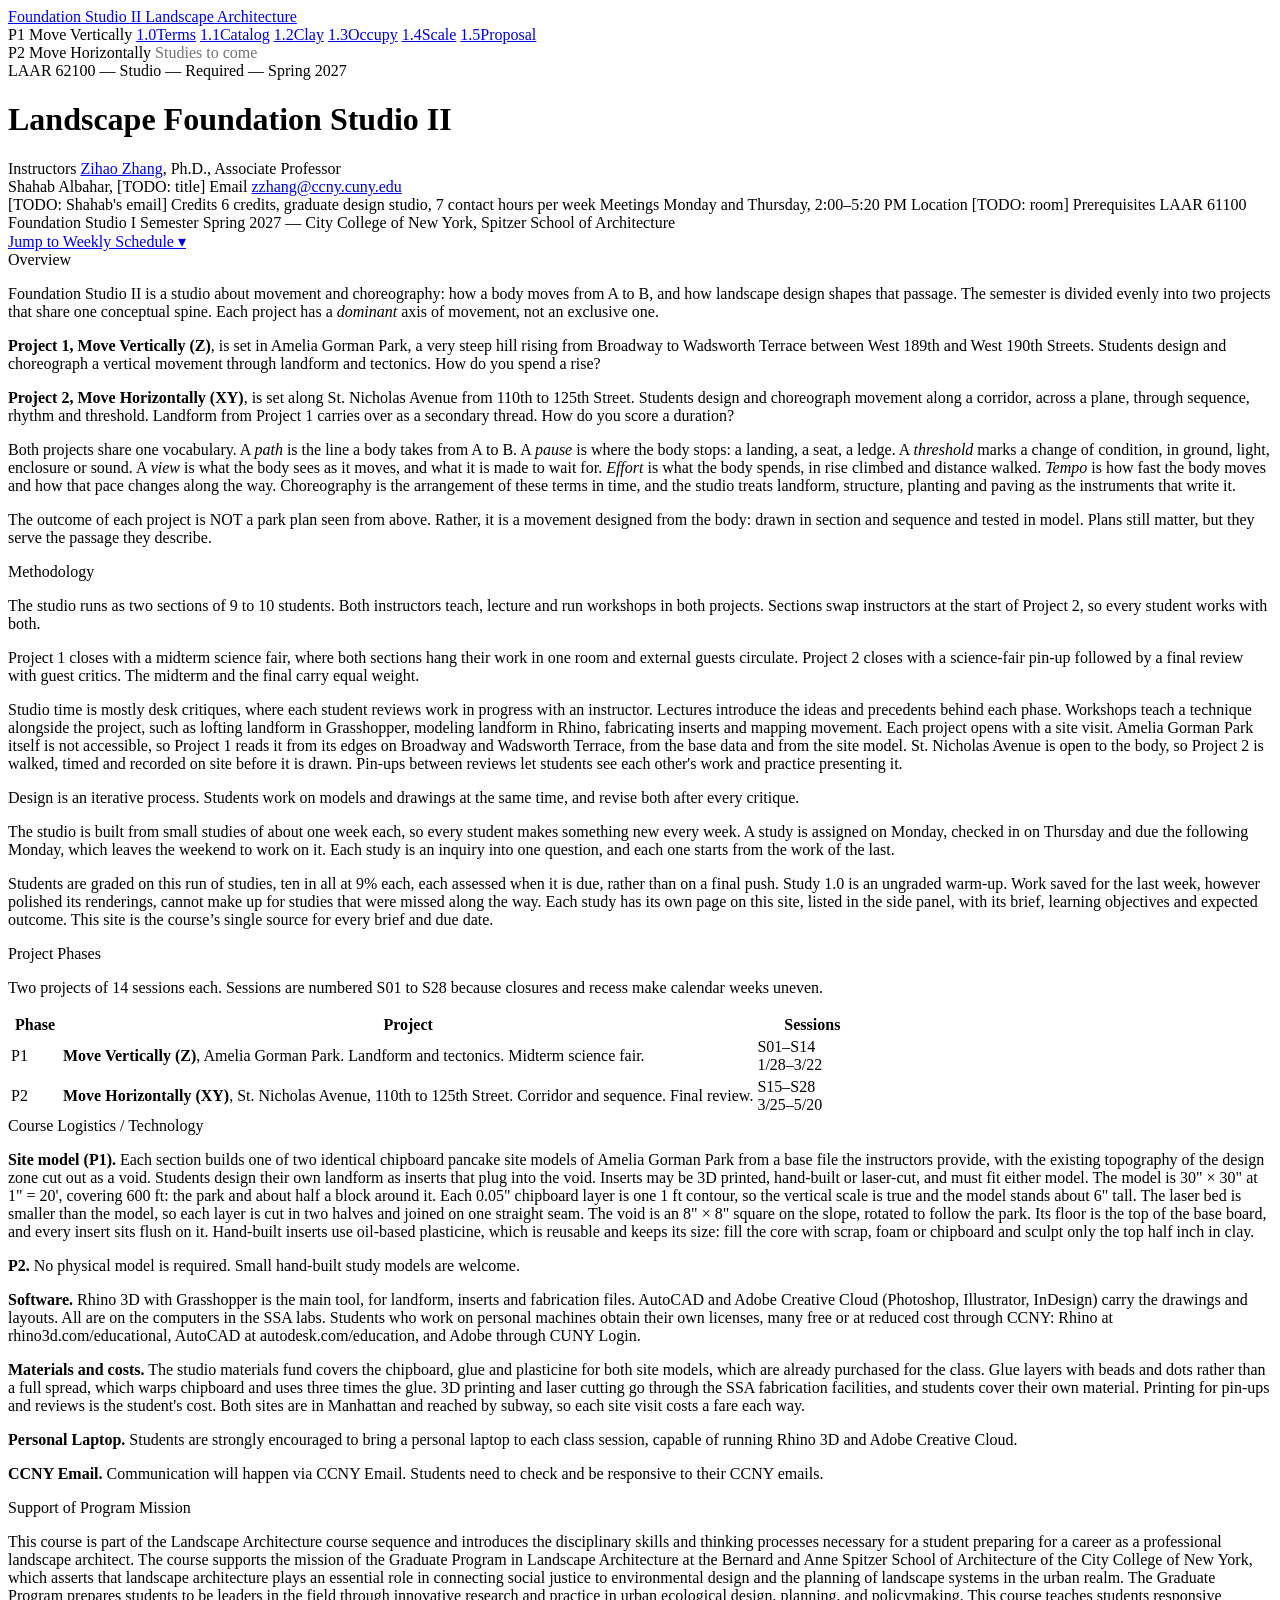
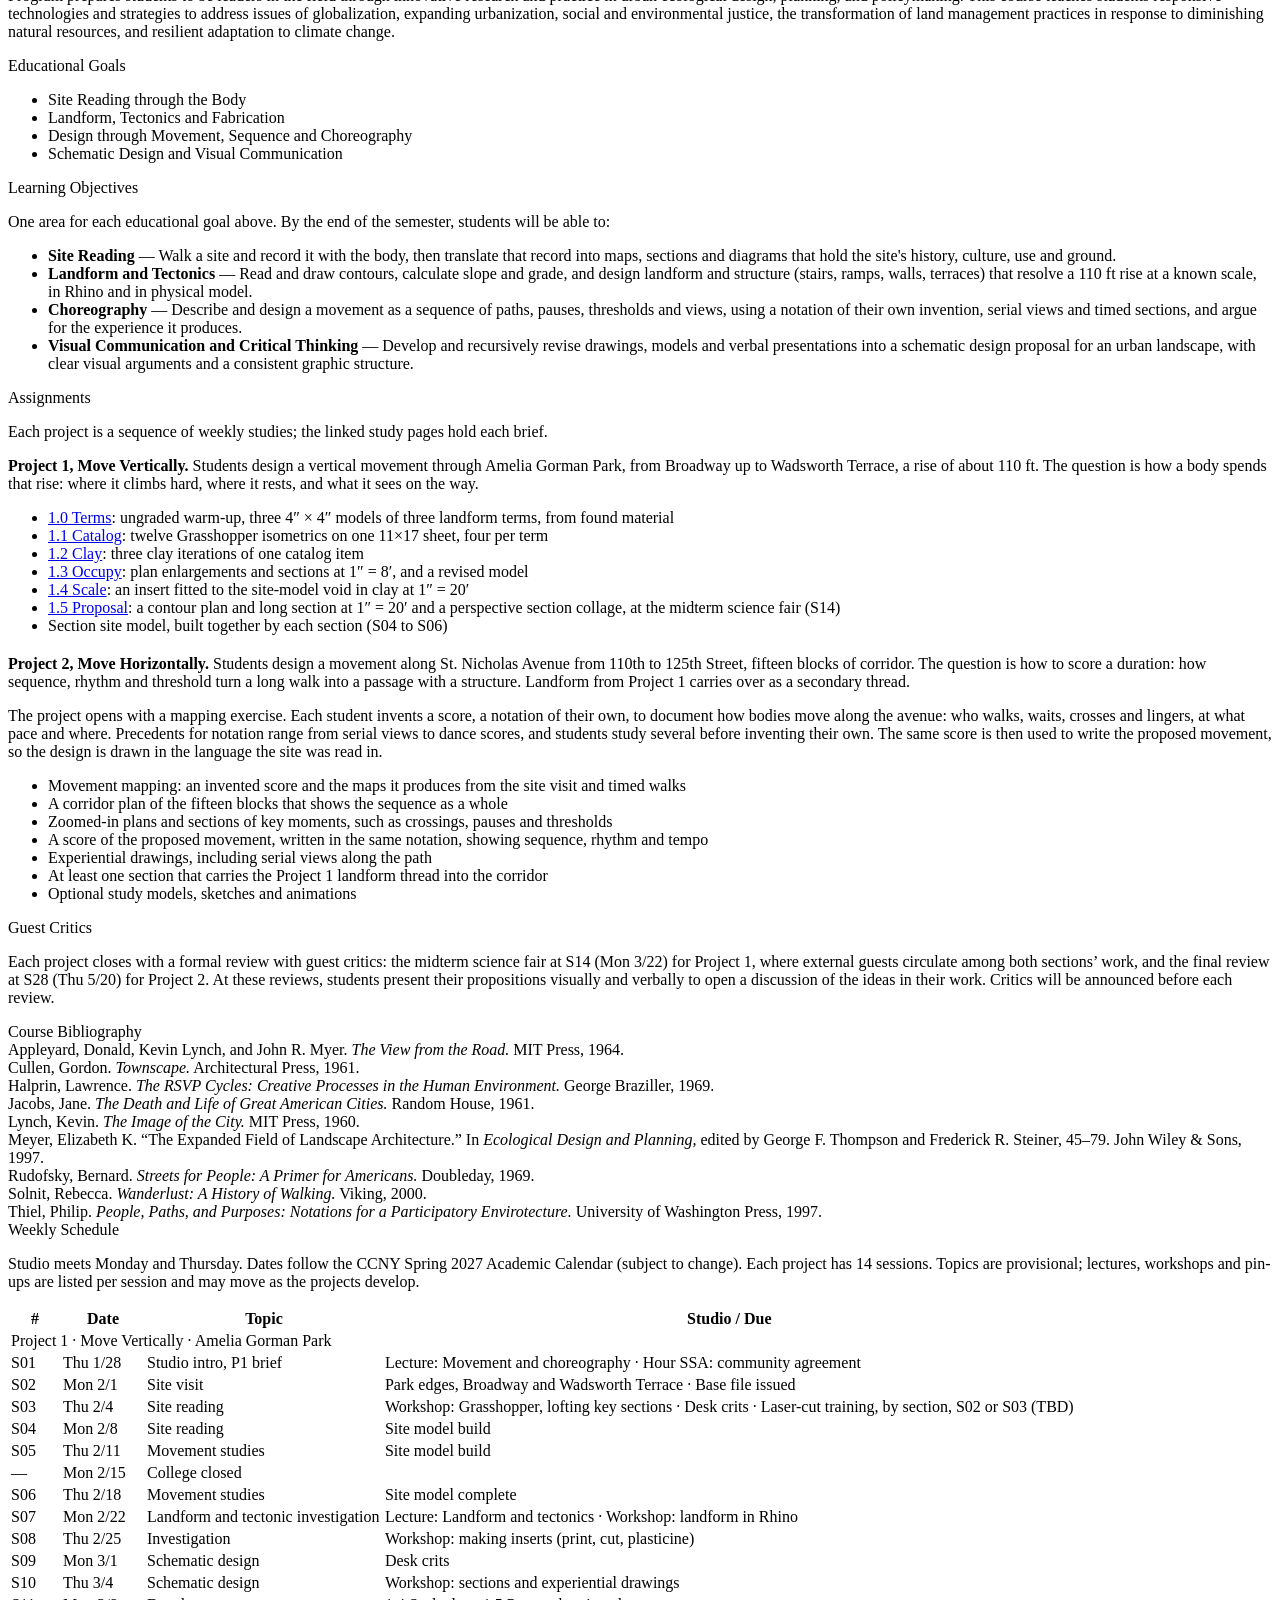
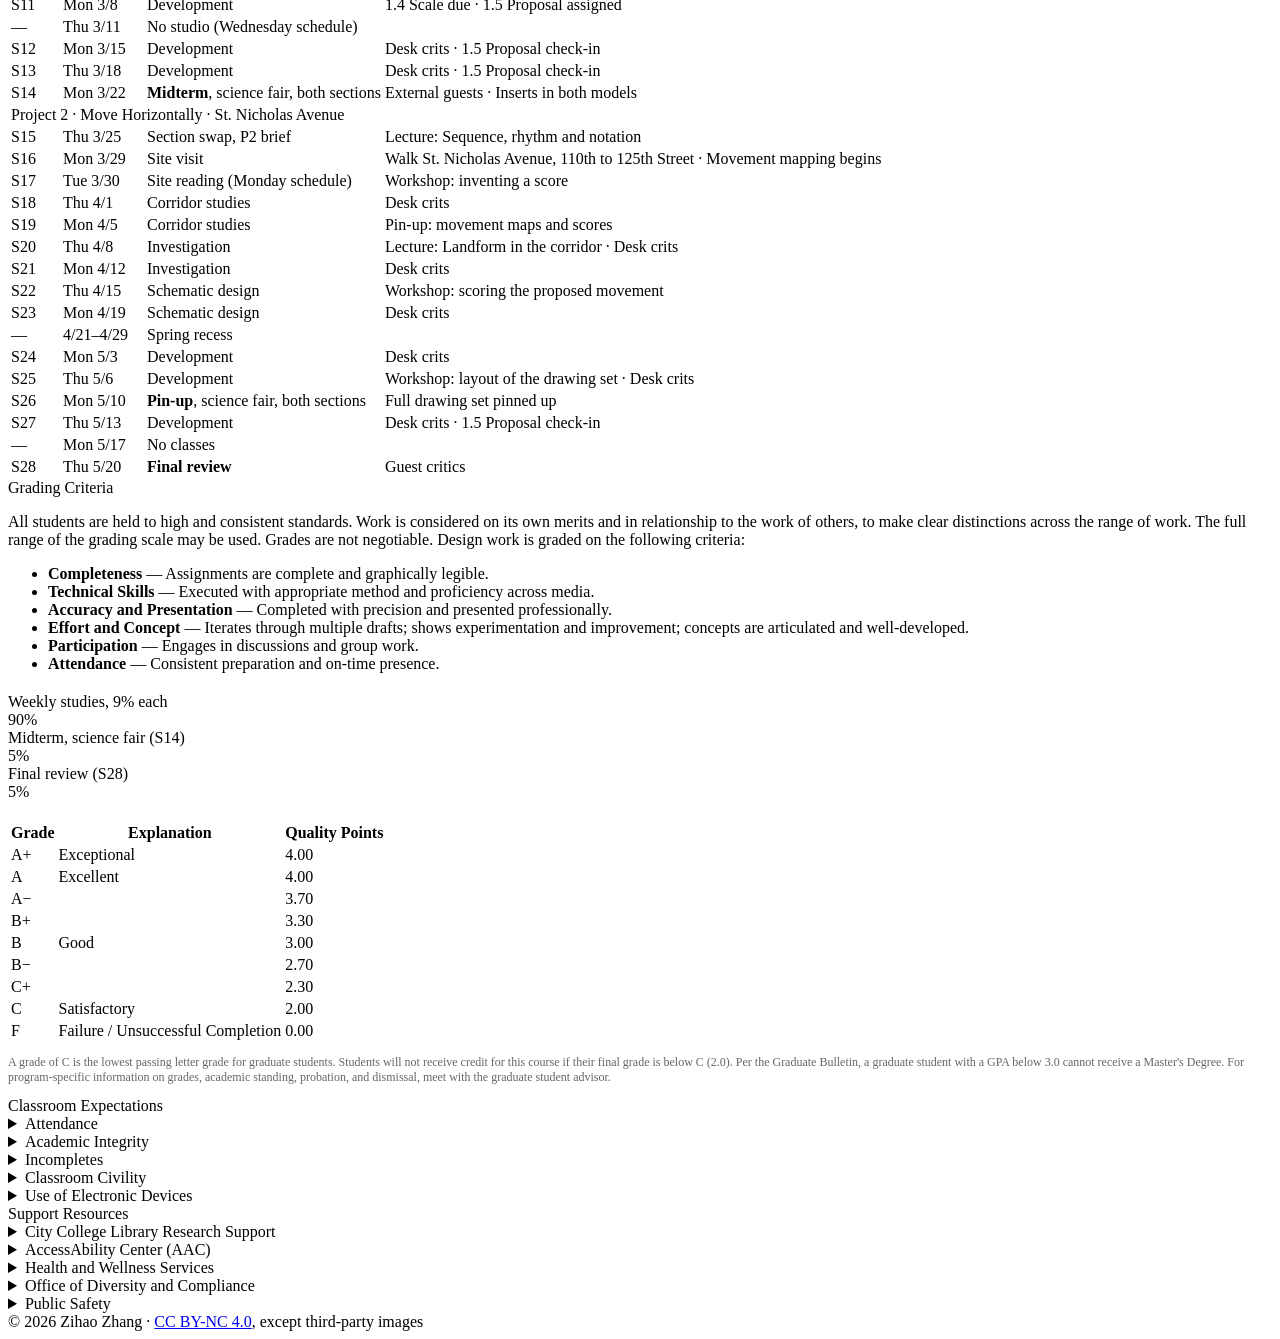
==== commit cadb36a4: "Site model void: 8" square rotated to the park, drawn on the base map Co-Authored-By: Claude Opus 5." ====
--- a/index.html
+++ b/index.html
@@ -105,7 +105,7 @@
       <div class="syllabus-section">
         <span class="syllabus-section-label">Course Logistics / Technology</span>
         <div class="syllabus-body">
-          <p><strong>Site model (P1).</strong> Each section builds one of two identical chipboard pancake site models of Amelia Gorman Park from a base file the instructors provide, with the existing topography of the design zone cut out as a void. Students design their own landform as inserts that plug into the void. Inserts may be 3D printed, hand-built or laser-cut, and must fit either model. The model is 30" &times; 30" at 1" = 20', covering 600 ft: the park and about half a block around it. Each 0.05" chipboard layer is one 1 ft contour, so the vertical scale is true and the model stands about 6" tall. The laser bed is smaller than the model, so each layer is cut in two halves and joined on one straight seam. The void is an 8" &times; 8" square on the slope, aligned to the model frame. Its floor is the top of the base board, and every insert sits flush on it. Hand-built inserts use oil-based plasticine, which is reusable and keeps its size: fill the core with scrap, foam or chipboard and sculpt only the top half inch in clay.</p>
+          <p><strong>Site model (P1).</strong> Each section builds one of two identical chipboard pancake site models of Amelia Gorman Park from a base file the instructors provide, with the existing topography of the design zone cut out as a void. Students design their own landform as inserts that plug into the void. Inserts may be 3D printed, hand-built or laser-cut, and must fit either model. The model is 30" &times; 30" at 1" = 20', covering 600 ft: the park and about half a block around it. Each 0.05" chipboard layer is one 1 ft contour, so the vertical scale is true and the model stands about 6" tall. The laser bed is smaller than the model, so each layer is cut in two halves and joined on one straight seam. The void is an 8" &times; 8" square on the slope, rotated to follow the park. Its floor is the top of the base board, and every insert sits flush on it. Hand-built inserts use oil-based plasticine, which is reusable and keeps its size: fill the core with scrap, foam or chipboard and sculpt only the top half inch in clay.</p>
           <p><strong>P2.</strong> No physical model is required. Small hand-built study models are welcome.</p>
           <p><strong>Software.</strong> Rhino 3D with Grasshopper is the main tool, for landform, inserts and fabrication files. AutoCAD and Adobe Creative Cloud (Photoshop, Illustrator, InDesign) carry the drawings and layouts. All are on the computers in the SSA labs. Students who work on personal machines obtain their own licenses, many free or at reduced cost through CCNY: Rhino at rhino3d.com/educational, AutoCAD at autodesk.com/education, and Adobe through CUNY Login.</p>
           <p><strong>Materials and costs.</strong> The studio materials fund covers the chipboard, glue and plasticine for both site models, which are already purchased for the class. Glue layers with beads and dots rather than a full spread, which warps chipboard and uses three times the glue. 3D printing and laser cutting go through the SSA fabrication facilities, and students cover their own material. Printing for pin-ups and reviews is the student's cost. Both sites are in Manhattan and reached by subway, so each site visit costs a fare each way.</p>
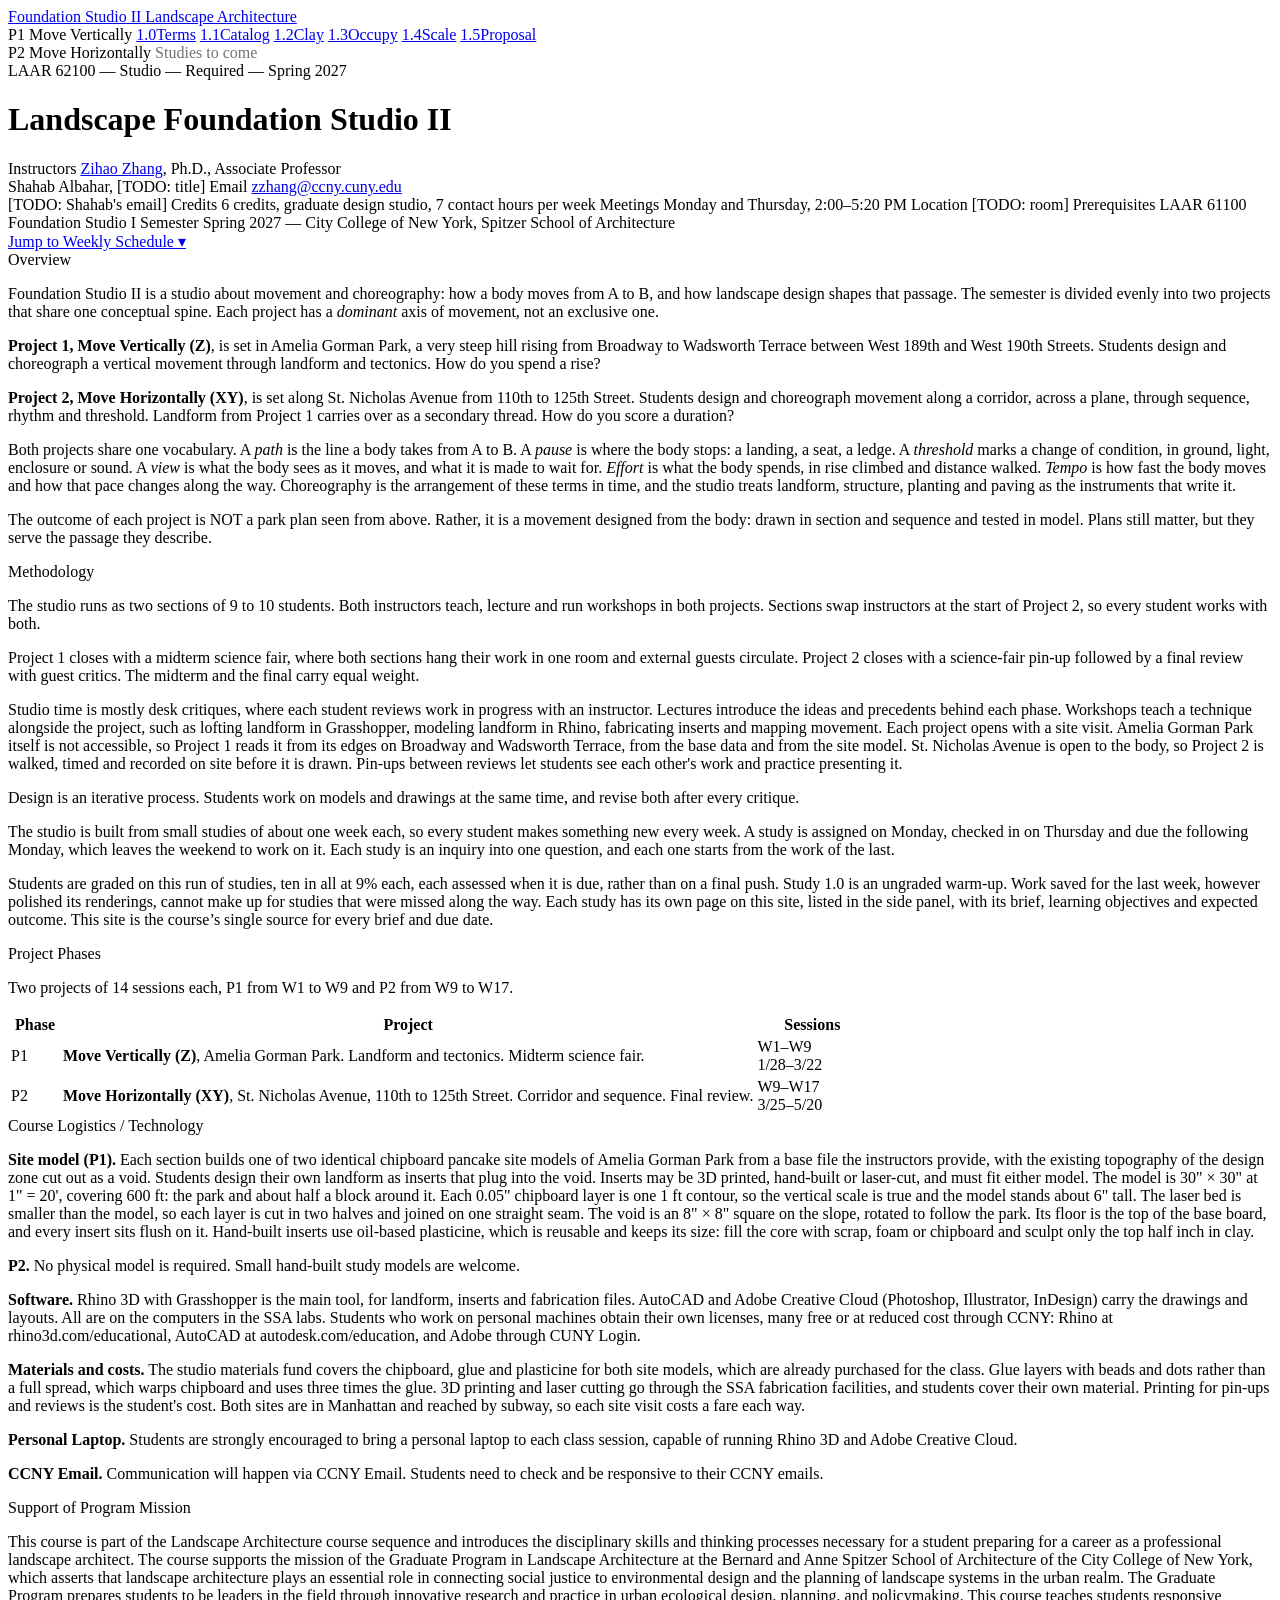
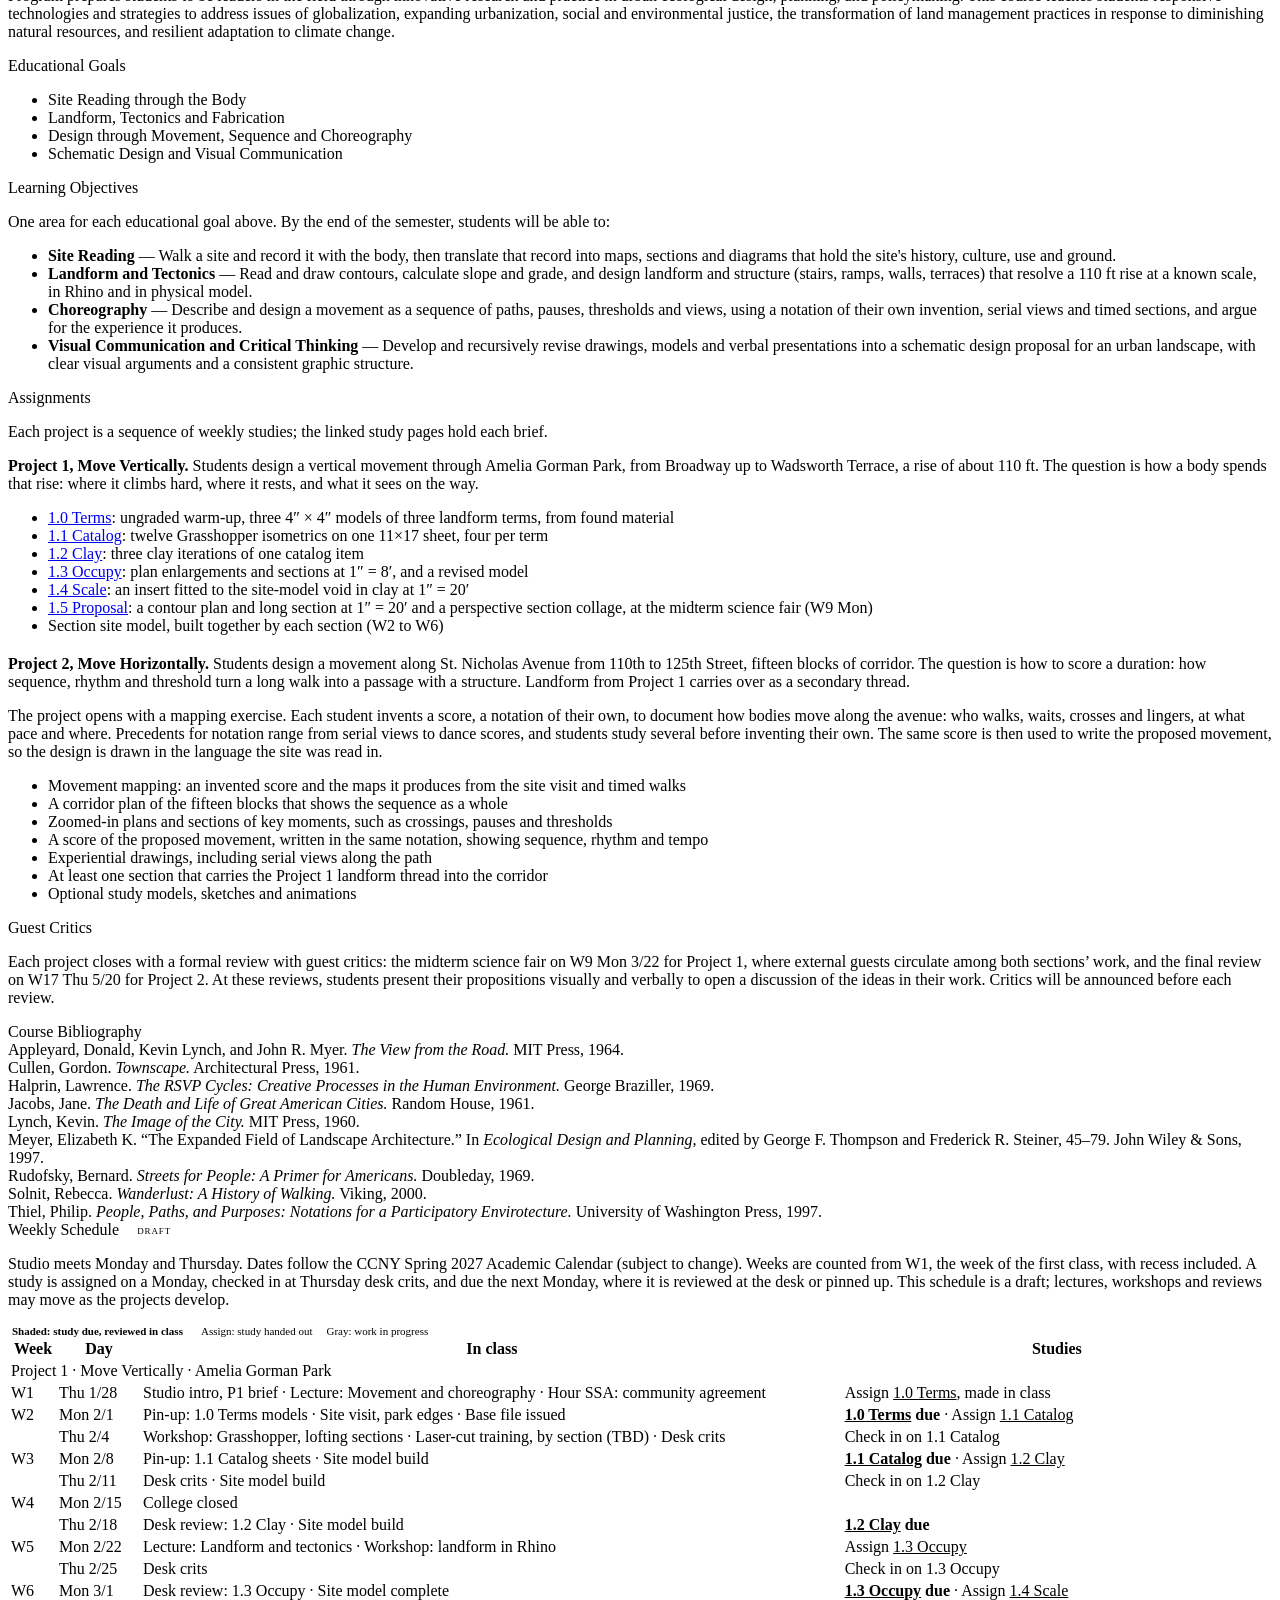
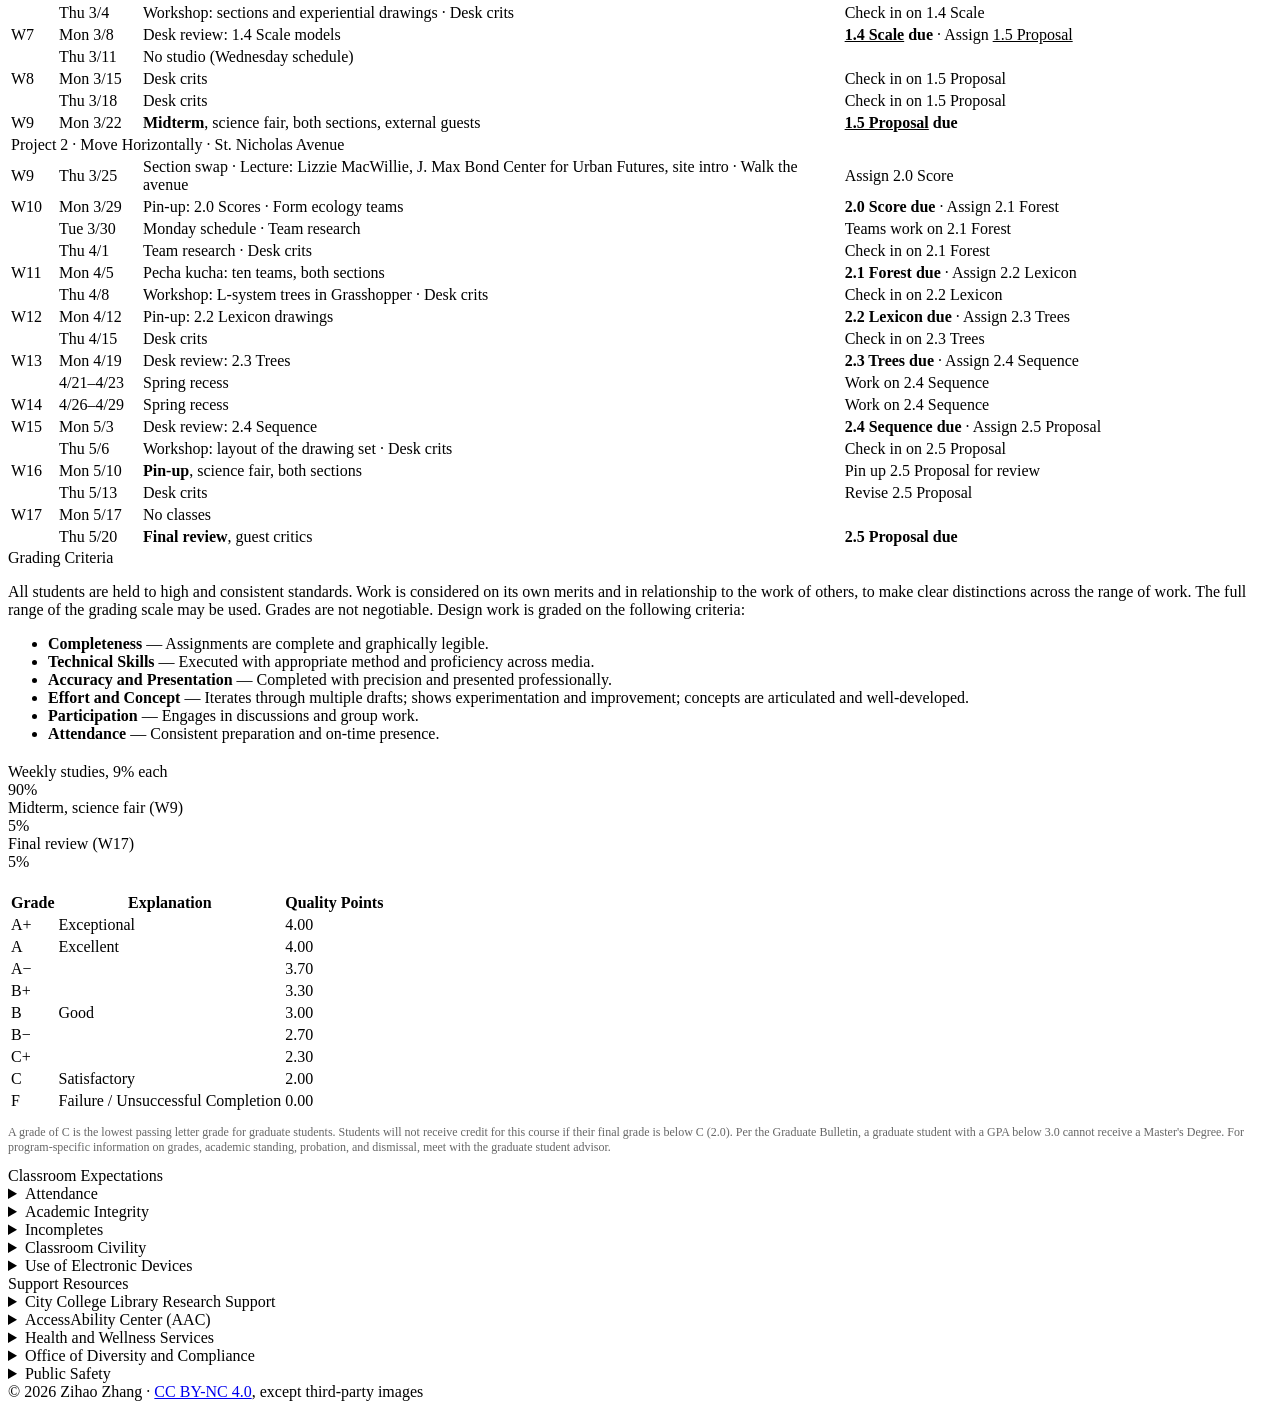
==== commit 338d23f1: "Syllabus: weekly schedule by week and class day (draft); P2 sequence recorded" ====
--- a/index.html
+++ b/index.html
@@ -88,13 +88,13 @@
       <div class="syllabus-section">
         <span class="syllabus-section-label">Project Phases</span>
         <div class="syllabus-body">
-          <p>Two projects of 14 sessions each. Sessions are numbered S01 to S28 because closures and recess make calendar weeks uneven.</p>
+          <p>Two projects of 14 sessions each, P1 from W1 to W9 and P2 from W9 to W17.</p>
         </div>
         <table class="schedule-table" style="margin-top: 16px;">
           <thead><tr><th style="width: 48px;">Phase</th><th>Project</th><th style="width: 110px;">Sessions</th></tr></thead>
           <tbody>
-            <tr><td class="week-num">P1</td><td><strong>Move Vertically (Z)</strong>, Amelia Gorman Park. Landform and tectonics. Midterm science fair.</td><td class="week-num">S01&ndash;S14<br>1/28&ndash;3/22</td></tr>
-            <tr><td class="week-num">P2</td><td><strong>Move Horizontally (XY)</strong>, St. Nicholas Avenue, 110th to 125th Street. Corridor and sequence. Final review.</td><td class="week-num">S15&ndash;S28<br>3/25&ndash;5/20</td></tr>
+            <tr><td class="week-num">P1</td><td><strong>Move Vertically (Z)</strong>, Amelia Gorman Park. Landform and tectonics. Midterm science fair.</td><td class="week-num">W1&ndash;W9<br>1/28&ndash;3/22</td></tr>
+            <tr><td class="week-num">P2</td><td><strong>Move Horizontally (XY)</strong>, St. Nicholas Avenue, 110th to 125th Street. Corridor and sequence. Final review.</td><td class="week-num">W9&ndash;W17<br>3/25&ndash;5/20</td></tr>
           </tbody>
         </table>
         <div>
@@ -160,8 +160,8 @@
           <li><a href="/foundation-studio-2/studies/p1-clay.html">1.2 Clay</a>: three clay iterations of one catalog item</li>
           <li><a href="/foundation-studio-2/studies/p1-occupy.html">1.3 Occupy</a>: plan enlargements and sections at 1&Prime; = 8&prime;, and a revised model</li>
           <li><a href="/foundation-studio-2/studies/p1-scale.html">1.4 Scale</a>: an insert fitted to the site-model void in clay at 1&Prime; = 20&prime;</li>
-          <li><a href="/foundation-studio-2/studies/p1-proposal.html">1.5 Proposal</a>: a contour plan and long section at 1&Prime; = 20&prime; and a perspective section collage, at the midterm science fair (S14)</li>
-          <li>Section site model, built together by each section (S04 to S06)</li>
+          <li><a href="/foundation-studio-2/studies/p1-proposal.html">1.5 Proposal</a>: a contour plan and long section at 1&Prime; = 20&prime; and a perspective section collage, at the midterm science fair (W9 Mon)</li>
+          <li>Section site model, built together by each section (W2 to W6)</li>
         </ul>
         <div class="syllabus-body">
           <p><strong>Project 2, Move Horizontally.</strong> Students design a movement along St. Nicholas Avenue from 110th to 125th Street, fifteen blocks of corridor. The question is how to score a duration: how sequence, rhythm and threshold turn a long walk into a passage with a structure. Landform from Project 1 carries over as a secondary thread.</p>
@@ -182,7 +182,7 @@
       <div class="syllabus-section">
         <span class="syllabus-section-label">Guest Critics</span>
         <div class="syllabus-body">
-          <p>Each project closes with a formal review with guest critics: the midterm science fair at S14 (Mon 3/22) for Project 1, where external guests circulate among both sections&rsquo; work, and the final review at S28 (Thu 5/20) for Project 2. At these reviews, students present their propositions visually and verbally to open a discussion of the ideas in their work. Critics will be announced before each review.</p>
+          <p>Each project closes with a formal review with guest critics: the midterm science fair on W9 Mon 3/22 for Project 1, where external guests circulate among both sections&rsquo; work, and the final review on W17 Thu 5/20 for Project 2. At these reviews, students present their propositions visually and verbally to open a discussion of the ideas in their work. Critics will be announced before each review.</p>
         </div>
       </div>
 
@@ -204,49 +204,61 @@
 
       <!-- 12. Weekly Schedule -->
       <div class="syllabus-section" id="weekly-schedule">
-        <span class="syllabus-section-label">Weekly Schedule</span>
-        <div class="syllabus-body">
-          <p>Studio meets Monday and Thursday. Dates follow the CCNY Spring 2027 Academic Calendar (subject to change). Each project has 14 sessions. Topics are provisional; lectures, workshops and pin-ups are listed per session and may move as the projects develop.</p>
-        </div>
+        <span class="syllabus-section-label">Weekly Schedule <span class="draft-tag">Draft</span></span>
+        <div class="syllabus-body">
+          <p>Studio meets Monday and Thursday. Dates follow the CCNY Spring 2027 Academic Calendar (subject to change). Weeks are counted from W1, the week of the first class, with recess included. A study is assigned on a Monday, checked in at Thursday desk crits, and due the next Monday, where it is reviewed at the desk or pinned up. This schedule is a draft; lectures, workshops and reviews may move as the projects develop.</p>
+        </div>
+        <style>
+          .schedule-table tr.wk-start td { border-top: 1px solid var(--gray-250); }
+          .schedule-table tr.review-row td { background: var(--accent-tint); }
+          .schedule-table .st-due, .schedule-table .st-due a { color: var(--accent); font-weight: 600; }
+          .schedule-table .st-assign, .schedule-table .st-assign a { color: var(--gray-900); }
+          .schedule-table .st-work { color: var(--gray-500); }
+          .schedule-legend { font-size: 11px; margin: 10px 0 0; color: var(--gray-500); }
+          .schedule-legend span { margin-right: 14px; }
+          .draft-tag { font-family: var(--font-mono); font-size: 9px; letter-spacing: 0.1em; text-transform: uppercase; color: var(--alert); border: 1px solid var(--alert-line); background: var(--alert-bg); padding: 2px 6px; margin-left: 8px; vertical-align: middle; }
+        </style>
+        <p class="schedule-legend"><span style="color: var(--accent); font-weight: 600; background: var(--accent-tint); padding: 1px 4px;">Shaded: study due, reviewed in class</span><span style="color: var(--gray-900);">Assign: study handed out</span><span>Gray: work in progress</span></p>
         <table class="schedule-table">
           <thead>
-            <tr><th style="width: 48px;">#</th><th style="width: 80px;">Date</th><th>Topic</th><th>Studio / Due</th></tr>
+            <tr><th style="width: 44px;">Week</th><th style="width: 80px;">Day</th><th>In class</th><th style="width: 34%;">Studies</th></tr>
           </thead>
           <tbody>
             <tr class="part-header"><td colspan="4">Project 1 &middot; Move Vertically &middot; Amelia Gorman Park</td></tr>
-            <tr><td class="week-num">S01</td><td class="week-date">Thu 1/28</td><td class="week-topic">Studio intro, P1 brief</td><td>Lecture: Movement and choreography &middot; Hour SSA: community agreement</td></tr>
-            <tr><td class="week-num">S02</td><td class="week-date">Mon 2/1</td><td class="week-topic">Site visit</td><td>Park edges, Broadway and Wadsworth Terrace &middot; Base file issued</td></tr>
-            <tr><td class="week-num">S03</td><td class="week-date">Thu 2/4</td><td class="week-topic">Site reading</td><td>Workshop: Grasshopper, lofting key sections &middot; Desk crits &middot; Laser-cut training, by section, S02 or S03 (TBD)</td></tr>
-            <tr><td class="week-num">S04</td><td class="week-date">Mon 2/8</td><td class="week-topic">Site reading</td><td>Site model build</td></tr>
-            <tr><td class="week-num">S05</td><td class="week-date">Thu 2/11</td><td class="week-topic">Movement studies</td><td>Site model build</td></tr>
-            <tr class="no-class-row"><td class="week-num">&mdash;</td><td class="week-date">Mon 2/15</td><td colspan="2">College closed</td></tr>
-            <tr><td class="week-num">S06</td><td class="week-date">Thu 2/18</td><td class="week-topic">Movement studies</td><td>Site model complete</td></tr>
-            <tr><td class="week-num">S07</td><td class="week-date">Mon 2/22</td><td class="week-topic">Landform and tectonic investigation</td><td>Lecture: Landform and tectonics &middot; Workshop: landform in Rhino</td></tr>
-            <tr><td class="week-num">S08</td><td class="week-date">Thu 2/25</td><td class="week-topic">Investigation</td><td>Workshop: making inserts (print, cut, plasticine)</td></tr>
-            <tr><td class="week-num">S09</td><td class="week-date">Mon 3/1</td><td class="week-topic">Schematic design</td><td>Desk crits</td></tr>
-            <tr><td class="week-num">S10</td><td class="week-date">Thu 3/4</td><td class="week-topic">Schematic design</td><td>Workshop: sections and experiential drawings</td></tr>
-            <tr><td class="week-num">S11</td><td class="week-date">Mon 3/8</td><td class="week-topic">Development</td><td>1.4 Scale due &middot; 1.5 Proposal assigned</td></tr>
-            <tr class="no-class-row"><td class="week-num">&mdash;</td><td class="week-date">Thu 3/11</td><td colspan="2">No studio (Wednesday schedule)</td></tr>
-            <tr><td class="week-num">S12</td><td class="week-date">Mon 3/15</td><td class="week-topic">Development</td><td>Desk crits &middot; 1.5 Proposal check-in</td></tr>
-            <tr><td class="week-num">S13</td><td class="week-date">Thu 3/18</td><td class="week-topic">Development</td><td>Desk crits &middot; 1.5 Proposal check-in</td></tr>
-            <tr><td class="week-num">S14</td><td class="week-date">Mon 3/22</td><td class="week-topic"><strong>Midterm</strong>, science fair, both sections</td><td>External guests &middot; Inserts in both models</td></tr>
+            <tr class="wk-start"><td class="week-num">W1</td><td class="week-date">Thu 1/28</td><td>Studio intro, P1 brief &middot; Lecture: Movement and choreography &middot; Hour SSA: community agreement</td><td><span class="st-assign">Assign <a href="/foundation-studio-2/studies/p1-terms.html">1.0 Terms</a></span><span class="st-work">, made in class</span></td></tr>
+            <tr class="wk-start review-row"><td class="week-num">W2</td><td class="week-date">Mon 2/1</td><td>Pin-up: 1.0 Terms models &middot; Site visit, park edges &middot; Base file issued</td><td><span class="st-due"><a href="/foundation-studio-2/studies/p1-terms.html">1.0 Terms</a> due</span> &middot; <span class="st-assign">Assign <a href="/foundation-studio-2/studies/p1-catalog.html">1.1 Catalog</a></span></td></tr>
+            <tr><td class="week-num"></td><td class="week-date">Thu 2/4</td><td>Workshop: Grasshopper, lofting sections &middot; Laser-cut training, by section (TBD) &middot; Desk crits</td><td><span class="st-work">Check in on 1.1 Catalog</span></td></tr>
+            <tr class="wk-start review-row"><td class="week-num">W3</td><td class="week-date">Mon 2/8</td><td>Pin-up: 1.1 Catalog sheets &middot; Site model build</td><td><span class="st-due"><a href="/foundation-studio-2/studies/p1-catalog.html">1.1 Catalog</a> due</span> &middot; <span class="st-assign">Assign <a href="/foundation-studio-2/studies/p1-clay.html">1.2 Clay</a></span></td></tr>
+            <tr><td class="week-num"></td><td class="week-date">Thu 2/11</td><td>Desk crits &middot; Site model build</td><td><span class="st-work">Check in on 1.2 Clay</span></td></tr>
+            <tr class="wk-start no-class-row"><td class="week-num">W4</td><td class="week-date">Mon 2/15</td><td>College closed</td><td></td></tr>
+            <tr class="review-row"><td class="week-num"></td><td class="week-date">Thu 2/18</td><td>Desk review: 1.2 Clay &middot; Site model build</td><td><span class="st-due"><a href="/foundation-studio-2/studies/p1-clay.html">1.2 Clay</a> due</span></td></tr>
+            <tr class="wk-start"><td class="week-num">W5</td><td class="week-date">Mon 2/22</td><td>Lecture: Landform and tectonics &middot; Workshop: landform in Rhino</td><td><span class="st-assign">Assign <a href="/foundation-studio-2/studies/p1-occupy.html">1.3 Occupy</a></span></td></tr>
+            <tr><td class="week-num"></td><td class="week-date">Thu 2/25</td><td>Desk crits</td><td><span class="st-work">Check in on 1.3 Occupy</span></td></tr>
+            <tr class="wk-start review-row"><td class="week-num">W6</td><td class="week-date">Mon 3/1</td><td>Desk review: 1.3 Occupy &middot; Site model complete</td><td><span class="st-due"><a href="/foundation-studio-2/studies/p1-occupy.html">1.3 Occupy</a> due</span> &middot; <span class="st-assign">Assign <a href="/foundation-studio-2/studies/p1-scale.html">1.4 Scale</a></span></td></tr>
+            <tr><td class="week-num"></td><td class="week-date">Thu 3/4</td><td>Workshop: sections and experiential drawings &middot; Desk crits</td><td><span class="st-work">Check in on 1.4 Scale</span></td></tr>
+            <tr class="wk-start review-row"><td class="week-num">W7</td><td class="week-date">Mon 3/8</td><td>Desk review: 1.4 Scale models</td><td><span class="st-due"><a href="/foundation-studio-2/studies/p1-scale.html">1.4 Scale</a> due</span> &middot; <span class="st-assign">Assign <a href="/foundation-studio-2/studies/p1-proposal.html">1.5 Proposal</a></span></td></tr>
+            <tr class="no-class-row"><td class="week-num"></td><td class="week-date">Thu 3/11</td><td>No studio (Wednesday schedule)</td><td></td></tr>
+            <tr class="wk-start"><td class="week-num">W8</td><td class="week-date">Mon 3/15</td><td>Desk crits</td><td><span class="st-work">Check in on 1.5 Proposal</span></td></tr>
+            <tr><td class="week-num"></td><td class="week-date">Thu 3/18</td><td>Desk crits</td><td><span class="st-work">Check in on 1.5 Proposal</span></td></tr>
+            <tr class="wk-start review-row"><td class="week-num">W9</td><td class="week-date">Mon 3/22</td><td><strong>Midterm</strong>, science fair, both sections, external guests</td><td><span class="st-due"><a href="/foundation-studio-2/studies/p1-proposal.html">1.5 Proposal</a> due</span></td></tr>
             <tr class="part-header"><td colspan="4">Project 2 &middot; Move Horizontally &middot; St. Nicholas Avenue</td></tr>
-            <tr><td class="week-num">S15</td><td class="week-date">Thu 3/25</td><td class="week-topic">Section swap, P2 brief</td><td>Lecture: Sequence, rhythm and notation</td></tr>
-            <tr><td class="week-num">S16</td><td class="week-date">Mon 3/29</td><td class="week-topic">Site visit</td><td>Walk St. Nicholas Avenue, 110th to 125th Street &middot; Movement mapping begins</td></tr>
-            <tr><td class="week-num">S17</td><td class="week-date">Tue 3/30</td><td class="week-topic">Site reading (Monday schedule)</td><td>Workshop: inventing a score</td></tr>
-            <tr><td class="week-num">S18</td><td class="week-date">Thu 4/1</td><td class="week-topic">Corridor studies</td><td>Desk crits</td></tr>
-            <tr><td class="week-num">S19</td><td class="week-date">Mon 4/5</td><td class="week-topic">Corridor studies</td><td>Pin-up: movement maps and scores</td></tr>
-            <tr><td class="week-num">S20</td><td class="week-date">Thu 4/8</td><td class="week-topic">Investigation</td><td>Lecture: Landform in the corridor &middot; Desk crits</td></tr>
-            <tr><td class="week-num">S21</td><td class="week-date">Mon 4/12</td><td class="week-topic">Investigation</td><td>Desk crits</td></tr>
-            <tr><td class="week-num">S22</td><td class="week-date">Thu 4/15</td><td class="week-topic">Schematic design</td><td>Workshop: scoring the proposed movement</td></tr>
-            <tr><td class="week-num">S23</td><td class="week-date">Mon 4/19</td><td class="week-topic">Schematic design</td><td>Desk crits</td></tr>
-            <tr class="no-class-row"><td class="week-num">&mdash;</td><td class="week-date">4/21&ndash;4/29</td><td colspan="2">Spring recess</td></tr>
-            <tr><td class="week-num">S24</td><td class="week-date">Mon 5/3</td><td class="week-topic">Development</td><td>Desk crits</td></tr>
-            <tr><td class="week-num">S25</td><td class="week-date">Thu 5/6</td><td class="week-topic">Development</td><td>Workshop: layout of the drawing set &middot; Desk crits</td></tr>
-            <tr><td class="week-num">S26</td><td class="week-date">Mon 5/10</td><td class="week-topic"><strong>Pin-up</strong>, science fair, both sections</td><td>Full drawing set pinned up</td></tr>
-            <tr><td class="week-num">S27</td><td class="week-date">Thu 5/13</td><td class="week-topic">Development</td><td>Desk crits &middot; 1.5 Proposal check-in</td></tr>
-            <tr class="no-class-row"><td class="week-num">&mdash;</td><td class="week-date">Mon 5/17</td><td colspan="2">No classes</td></tr>
-            <tr><td class="week-num">S28</td><td class="week-date">Thu 5/20</td><td class="week-topic"><strong>Final review</strong></td><td>Guest critics</td></tr>
+            <tr class="wk-start"><td class="week-num">W9</td><td class="week-date">Thu 3/25</td><td>Section swap &middot; Lecture: Lizzie MacWillie, J. Max Bond Center for Urban Futures, site intro &middot; Walk the avenue</td><td><span class="st-assign">Assign 2.0 Score</span></td></tr>
+            <tr class="wk-start review-row"><td class="week-num">W10</td><td class="week-date">Mon 3/29</td><td>Pin-up: 2.0 Scores &middot; Form ecology teams</td><td><span class="st-due">2.0 Score due</span> &middot; <span class="st-assign">Assign 2.1 Forest</span></td></tr>
+            <tr><td class="week-num"></td><td class="week-date">Tue 3/30</td><td>Monday schedule &middot; Team research</td><td><span class="st-work">Teams work on 2.1 Forest</span></td></tr>
+            <tr><td class="week-num"></td><td class="week-date">Thu 4/1</td><td>Team research &middot; Desk crits</td><td><span class="st-work">Check in on 2.1 Forest</span></td></tr>
+            <tr class="wk-start review-row"><td class="week-num">W11</td><td class="week-date">Mon 4/5</td><td>Pecha kucha: ten teams, both sections</td><td><span class="st-due">2.1 Forest due</span> &middot; <span class="st-assign">Assign 2.2 Lexicon</span></td></tr>
+            <tr><td class="week-num"></td><td class="week-date">Thu 4/8</td><td>Workshop: L-system trees in Grasshopper &middot; Desk crits</td><td><span class="st-work">Check in on 2.2 Lexicon</span></td></tr>
+            <tr class="wk-start review-row"><td class="week-num">W12</td><td class="week-date">Mon 4/12</td><td>Pin-up: 2.2 Lexicon drawings</td><td><span class="st-due">2.2 Lexicon due</span> &middot; <span class="st-assign">Assign 2.3 Trees</span></td></tr>
+            <tr><td class="week-num"></td><td class="week-date">Thu 4/15</td><td>Desk crits</td><td><span class="st-work">Check in on 2.3 Trees</span></td></tr>
+            <tr class="wk-start review-row"><td class="week-num">W13</td><td class="week-date">Mon 4/19</td><td>Desk review: 2.3 Trees</td><td><span class="st-due">2.3 Trees due</span> &middot; <span class="st-assign">Assign 2.4 Sequence</span></td></tr>
+            <tr class="no-class-row"><td class="week-num"></td><td class="week-date">4/21&ndash;4/23</td><td>Spring recess</td><td><span class="st-work">Work on 2.4 Sequence</span></td></tr>
+            <tr class="wk-start no-class-row"><td class="week-num">W14</td><td class="week-date">4/26&ndash;4/29</td><td>Spring recess</td><td><span class="st-work">Work on 2.4 Sequence</span></td></tr>
+            <tr class="wk-start review-row"><td class="week-num">W15</td><td class="week-date">Mon 5/3</td><td>Desk review: 2.4 Sequence</td><td><span class="st-due">2.4 Sequence due</span> &middot; <span class="st-assign">Assign 2.5 Proposal</span></td></tr>
+            <tr><td class="week-num"></td><td class="week-date">Thu 5/6</td><td>Workshop: layout of the drawing set &middot; Desk crits</td><td><span class="st-work">Check in on 2.5 Proposal</span></td></tr>
+            <tr class="wk-start review-row"><td class="week-num">W16</td><td class="week-date">Mon 5/10</td><td><strong>Pin-up</strong>, science fair, both sections</td><td><span class="st-work">Pin up 2.5 Proposal for review</span></td></tr>
+            <tr><td class="week-num"></td><td class="week-date">Thu 5/13</td><td>Desk crits</td><td><span class="st-work">Revise 2.5 Proposal</span></td></tr>
+            <tr class="wk-start no-class-row"><td class="week-num">W17</td><td class="week-date">Mon 5/17</td><td>No classes</td><td></td></tr>
+            <tr class="review-row"><td class="week-num"></td><td class="week-date">Thu 5/20</td><td><strong>Final review</strong>, guest critics</td><td><span class="st-due">2.5 Proposal due</span></td></tr>
           </tbody>
         </table>
       </div>
@@ -273,12 +285,12 @@
             <span class="grade-row-pct">90%</span>
           </div>
           <div class="grade-row">
-            <span class="grade-row-label">Midterm, science fair (S14)</span>
+            <span class="grade-row-label">Midterm, science fair (W9)</span>
             <div class="grade-bar"><div class="grade-bar-fill" style="width: 5%;"></div></div>
             <span class="grade-row-pct">5%</span>
           </div>
           <div class="grade-row">
-            <span class="grade-row-label">Final review (S28)</span>
+            <span class="grade-row-label">Final review (W17)</span>
             <div class="grade-bar"><div class="grade-bar-fill" style="width: 5%;"></div></div>
             <span class="grade-row-pct">5%</span>
           </div>
